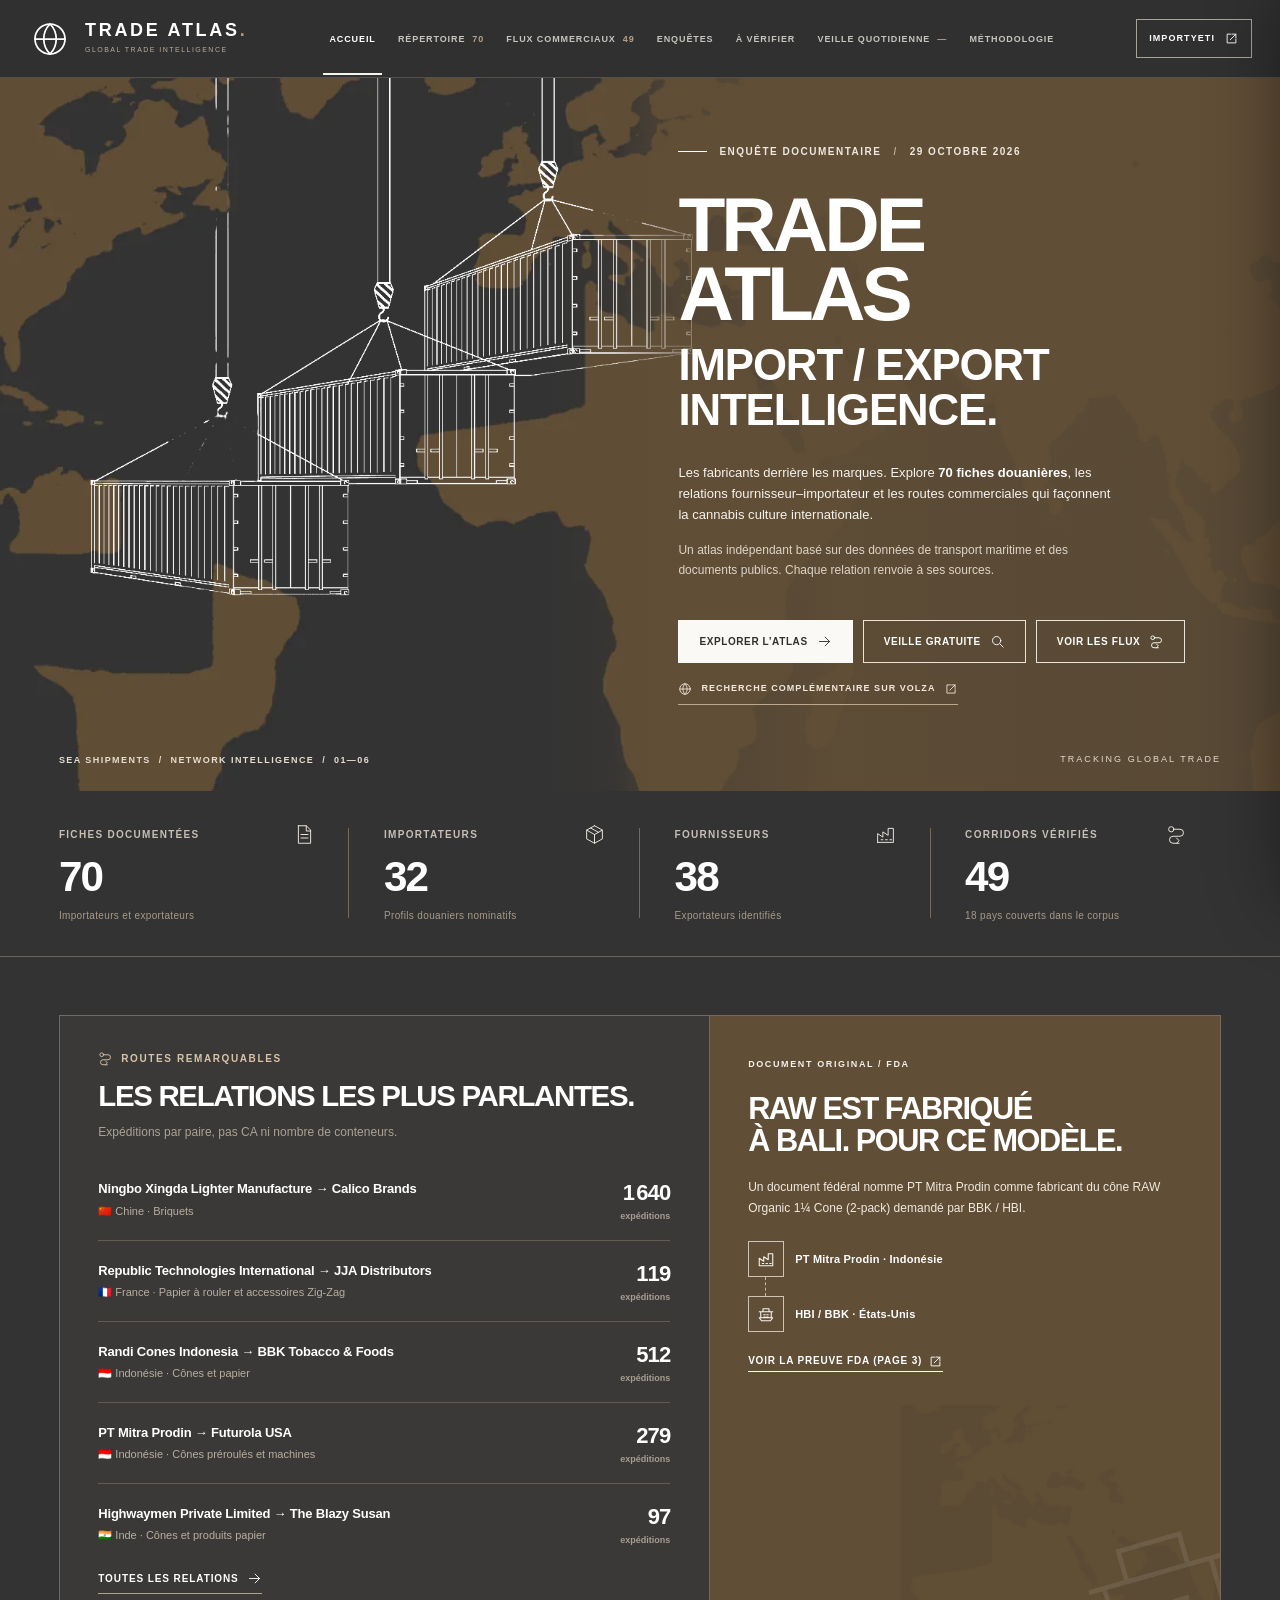
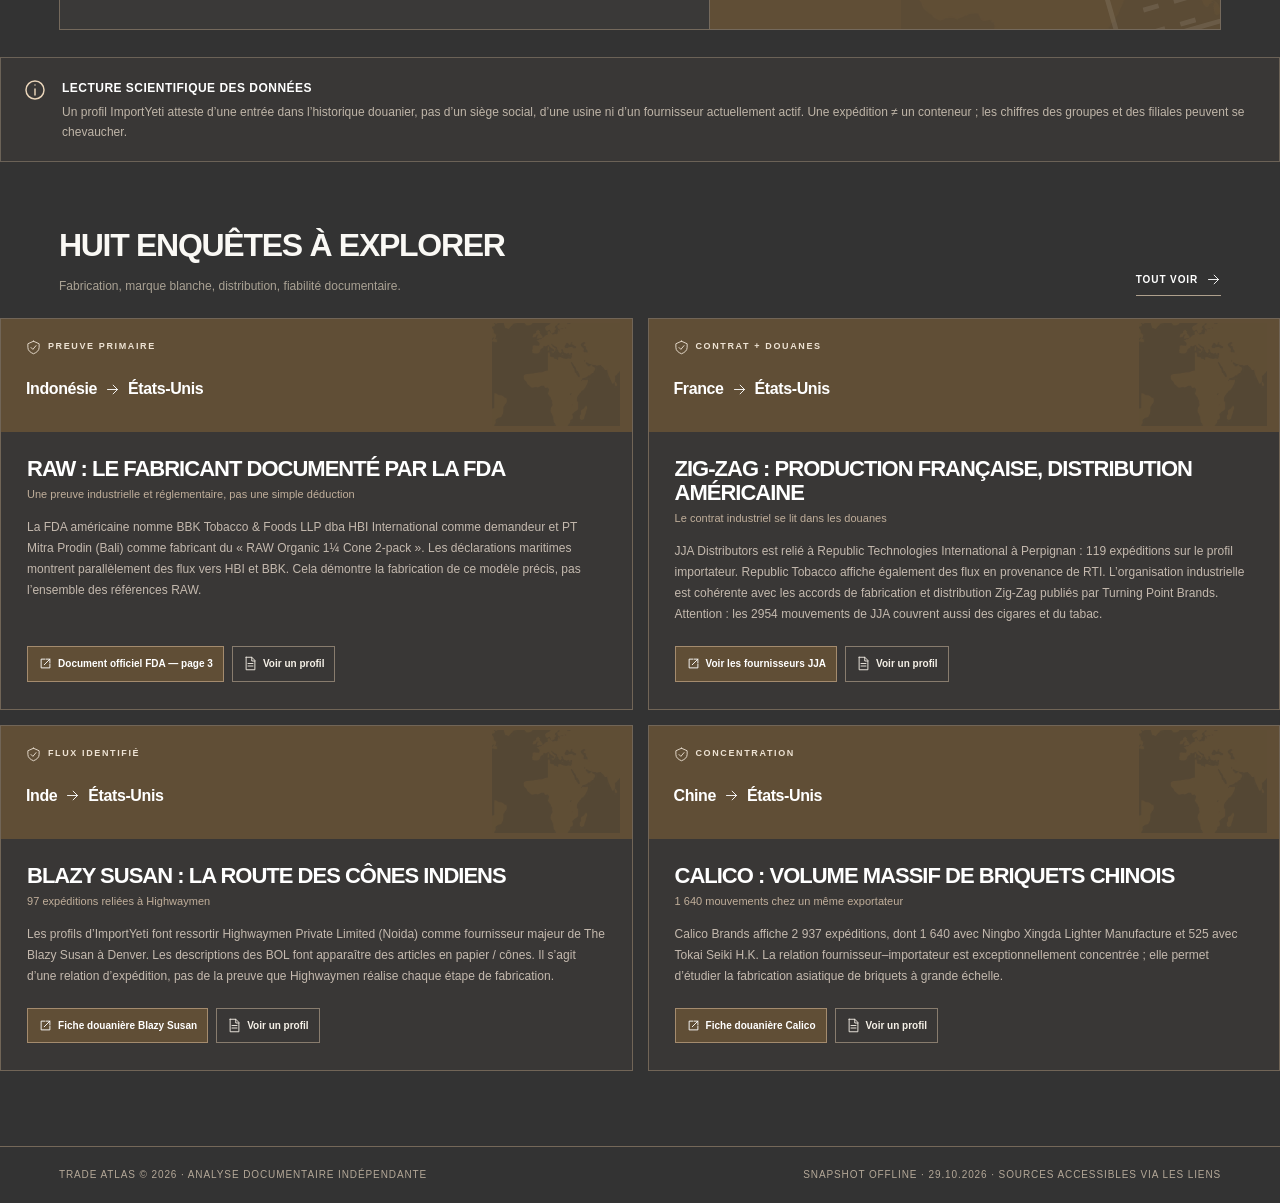
==== index.html @ 16bdbb9f "Initialiser TRADE ATLAS : interface fournisseurs avec ImportYeti, Volza et veille" ====
<!doctype html>
<html lang="fr">
<head>
<meta charset="utf-8" />
<meta name="viewport" content="width=device-width,initial-scale=1" />
<meta name="color-scheme" content="light" />
<meta name="theme-color" content="#10282d" />
<meta name="description" content="Trade Atlas : 70 profils documentés via ImportYeti, 49 relations importateurs-fournisseurs et accès à Volza pour prolonger la recherche internationale en données douanières." />
<title>TRADE ATLAS | Import–Export Intelligence · 2026</title>
<style>
:root{--night:#10272b;--night2:#173338;--night3:#24444a;--paper:#f5f6f2;--panel:#fff;--ink:#182f33;--muted:#698084;--light:#a0b1af;--line:#e2e9e4;--accent:#c9fa88;--deepaccent:#267460;--risk:#936623;--riskbg:#fff6e7;--shadow:0 22px 75px -45px #213a4244;--radius:17px;--wide:1490px}
*{box-sizing:border-box}html{scroll-behavior:smooth}body{margin:0;font-family:Inter,"Helvetica Neue",Arial,sans-serif;background:var(--paper);color:var(--ink);font-size:14px;line-height:1.5;-webkit-font-smoothing:antialiased}button,input,select{font:inherit}button{cursor:pointer}a{color:inherit}svg{display:block}button:focus-visible,input:focus-visible,select:focus-visible,a:focus-visible,[tabindex]:focus-visible{outline:3px solid #3bd1b8;outline-offset:3px}.sr-only{position:absolute;width:1px;height:1px;padding:0;margin:-1px;overflow:hidden;clip:rect(0,0,0,0);white-space:nowrap;border:0}.skip{position:absolute;left:20px;top:-60px;z-index:60;background:var(--accent);padding:10px 16px;border-radius:8px}.skip:focus{top:10px}
.icon{height:18px;width:18px;flex:none;stroke:currentColor;stroke-width:1.7;fill:none;stroke-linecap:round;stroke-linejoin:round}.icon.sm{height:15px;width:15px}.icon.lg{height:24px;width:24px}.icon.xl{height:31px;width:31px}
.shell{display:flex;min-height:100vh}.sidebar{width:246px;flex:0 0 246px;position:sticky;top:0;height:100vh;overflow:auto;background:var(--night);color:#e5f2ef;padding:29px 19px 25px;display:flex;flex-direction:column;z-index:10}.logo{padding:3px 10px 36px;display:flex;align-items:center;gap:11px;text-decoration:none}.logo-mark{width:43px;height:43px;border:1px solid #667b74;border-radius:13px;display:grid;place-items:center;color:var(--accent);background:#19363c}.brand-1{display:block;font-weight:850;font-size:17px;line-height:1.05;letter-spacing:-.045em}.brand-2{display:block;color:#9db4ae;font-size:9px;letter-spacing:.28em;text-transform:uppercase;margin-top:5px}.side-eyebrow{font-size:10px;text-transform:uppercase;letter-spacing:.17em;color:#8aa5a0;margin:0 10px 13px;font-weight:700}.side-nav{display:flex;flex-direction:column;gap:5px}.nav-item{width:100%;border:1px solid transparent;display:flex;align-items:center;gap:12px;border-radius:11px;padding:12px 11px;background:transparent;color:#b8cbca;text-align:left;font-size:13px;font-weight:560;transition:background .18s,color .18s}.nav-item .icon{opacity:.85}.nav-item:hover{background:#1c3940;color:#fff}.nav-item.active{background:#25454a;color:#fff;border-color:#39575a}.nav-item.active .icon{color:var(--accent)}.nav-item small{margin-left:auto;color:#a3b7b2;font-size:11px;font-weight:700;font-variant-numeric:tabular-nums}.side-bottom{margin-top:auto}.side-index{border:1px solid #385152;background:#173337;border-radius:14px;padding:18px;margin-top:30px}.small-green{width:8px;height:8px;background:var(--accent);border-radius:50%;display:inline-block;box-shadow:0 0 0 4px #c9fa8819}.side-index .uptitle{font-size:10px;color:#b1c5bf;letter-spacing:.15em;text-transform:uppercase;display:flex;align-items:center;gap:9px}.side-index strong{display:block;color:#fff;font-size:16px;line-height:1.27;margin:13px 0 7px;letter-spacing:-.025em}.side-index p{margin:0;color:#a1b8b4;font-size:12px}.sidebar-footer{margin:21px 10px 0;font-size:10px;color:#78948d;letter-spacing:.07em}
.workspace{min-width:0;width:calc(100% - 246px);min-height:100vh}.topbar{height:72px;padding:0 clamp(24px,3.7vw,56px);display:flex;align-items:center;justify-content:space-between;border-bottom:1px solid var(--line);background:rgba(245,246,242,.92);backdrop-filter:blur(12px);position:sticky;top:0;z-index:8}.crumb{display:flex;align-items:center;gap:10px;color:#738783;font-size:12px;min-width:0}.crumb strong{color:var(--ink);font-weight:700}.slash{color:#b0c1ba}.topbar-side{display:flex;align-items:center;gap:16px}.timestamp{font-size:11px;letter-spacing:.06em;color:#728983;text-transform:uppercase}.top-external{display:flex;align-items:center;gap:7px;font-weight:700;font-size:12px;text-decoration:none;color:var(--ink);border-bottom:1px solid #afc5bb;padding-bottom:3px}.top-external:hover{color:var(--deepaccent)}.content{max-width:var(--wide);margin:0 auto;padding:38px clamp(23px,3.7vw,56px) 70px}.page{display:none;animation:rise .25s ease both}.page.active{display:block}@keyframes rise{from{opacity:0;transform:translateY(8px)}to{opacity:1;transform:translateY(0)}}.eyebrow{font-size:10px;letter-spacing:.20em;font-weight:820;text-transform:uppercase;color:#67847d;display:flex;align-items:center;gap:10px}.eyebrow::before{content:'';width:20px;height:1px;background:#5a8879}.page-title{font-size:clamp(31px,3.4vw,49px);letter-spacing:-.064em;line-height:1.05;margin:11px 0 11px;font-weight:750}.lead{color:#6d8280;font-size:14px;max-width:680px;margin:0;line-height:1.7}.section-heading{display:flex;align-items:end;justify-content:space-between;gap:20px;margin:30px 0 17px}.section-heading h2{font-size:20px;letter-spacing:-.04em;margin:0;font-weight:750}.section-heading p{font-size:12px;color:var(--muted);margin:6px 0 0}.section-link{display:inline-flex;align-items:center;gap:8px;font-size:12px;font-weight:700;white-space:nowrap;border:none;background:none;color:#366f62;padding:8px}.section-link:hover{text-decoration:underline}
.hero{border-radius:22px;background:var(--night);color:#eef7f2;min-height:300px;position:relative;overflow:hidden;display:grid;grid-template-columns:minmax(0,1fr) 41%;box-shadow:var(--shadow)}.hero-left{z-index:2;padding:37px 22px 42px 43px;display:flex;flex-direction:column;align-items:start;justify-content:center}.hero-meta{display:flex;align-items:center;gap:10px;color:#b1ccc5;font-size:10px;letter-spacing:.14em;text-transform:uppercase;font-weight:700}.hero h1{font-size:clamp(35px,4.3vw,64px);line-height:.99;letter-spacing:-.072em;margin:23px 0 19px;font-weight:760;max-width:650px}.hero h1 em{color:var(--accent);font-style:normal}.hero p{color:#aec3be;max-width:490px;margin:0;font-size:13px;line-height:1.8}.hero-actions{margin-top:25px;display:flex;flex-wrap:wrap;gap:9px}.btn{background:var(--night);color:white;border:1px solid transparent;border-radius:10px;padding:11px 15px;display:inline-flex;align-items:center;justify-content:center;gap:9px;font-weight:725;font-size:12px;transition:transform .14s ease,filter .14s ease}.btn:hover{transform:translateY(-1px);filter:brightness(1.10)}.btn.primary{background:var(--accent);color:#102c28}.btn.secondary{background:#244147;color:#f3faf6;border-color:#3b5b5b}.btn.ghost{background:white;color:var(--ink);border:1px solid var(--line)}.btn.outline{background:transparent;border-color:#cfdad3;color:var(--ink)}.btn.sm{padding:8px 10px;font-size:11px}.hero-art{position:relative;display:flex;align-items:center;justify-content:center;min-width:0}.hero-art:before{content:'';position:absolute;inset:0;background:radial-gradient(ellipse at 50% 45%,#2b655b70,transparent 58%)}.hero-art svg{width:min(440px,100%);height:auto;position:relative;overflow:visible}.hero-coordinate{position:absolute;bottom:23px;right:22px;font-size:10px;letter-spacing:.12em;color:#99b3af}
.metric-grid{display:grid;grid-template-columns:repeat(4,minmax(0,1fr));gap:13px;margin:17px 0 31px}.metric{border:1px solid var(--line);background:var(--panel);min-height:131px;border-radius:15px;padding:19px 21px;box-shadow:0 9px 25px -24px #071b19}.metric .metric-head{display:flex;justify-content:space-between;align-items:center;color:#78908b;font-size:11px;font-weight:650}.metric .metric-head .icon{color:#70988c}.metric strong{display:block;font-size:36px;letter-spacing:-.065em;line-height:1.18;margin:10px 0 3px;font-weight:790;font-variant-numeric:tabular-nums}.metric small{font-size:11px;color:#8c9f9a}.two-col{display:grid;grid-template-columns:1.2fr .8fr;gap:17px}.panel{background:#fff;border:1px solid var(--line);border-radius:17px;box-shadow:0 10px 35px -28px #253b37;overflow:hidden}.panel-inner{padding:23px}.panel-label{font-size:11px;letter-spacing:.12em;text-transform:uppercase;font-weight:750;color:#739084;display:flex;gap:8px;align-items:center}.panel-title{font-size:20px;letter-spacing:-.045em;font-weight:740;margin:8px 0 3px}.panel-subtitle{color:#829692;font-size:12px;margin:0}.key-list{margin-top:19px;display:flex;flex-direction:column}.key-route{display:grid;grid-template-columns:minmax(0,1fr) 68px;gap:10px;border-top:1px solid #edf0ea;padding:15px 0;align-items:center}.key-route:first-child{border-top:0}.key-route button{background:transparent;border:none;text-align:left;padding:0;min-width:0}.key-route button:hover .route-name{color:#287a66}.route-name{font-size:13px;font-weight:720;letter-spacing:-.015em}.route-mini{color:var(--muted);font-size:11px;margin-top:3px}.route-num{text-align:right;font-size:20px;letter-spacing:-.04em;font-variant-numeric:tabular-nums;font-weight:790}.route-num small{display:block;font-size:9px;font-weight:600;color:#90a29c;letter-spacing:0}
.lane-panel{background:#eaf0e9;border:1px solid #dde9db;border-radius:17px;padding:23px;min-height:310px;position:relative;overflow:hidden}.lane-panel .badge-outline{font-size:9px;text-transform:uppercase;font-weight:800;letter-spacing:.14em;color:#437967}.lane-panel h3{font-weight:750;font-size:23px;line-height:1.1;letter-spacing:-.048em;margin:13px 0 10px}.lane-panel p{color:#627d73;font-size:12px;line-height:1.7;margin:0;max-width:330px}.journey{display:flex;flex-direction:column;gap:0;margin:22px 0 14px}.journey-item{display:flex;align-items:center;gap:11px;font-size:12px;font-weight:700}.journey-icon{width:36px;height:36px;display:grid;place-items:center;border-radius:10px;border:1px solid #b2cfba;background:#f7fff3;color:#287c66}.journey-line{border-left:1px dashed #8fae99;height:19px;margin-left:17px}.lane-panel a{display:inline-flex;align-items:center;gap:6px;text-decoration:none;font-size:11px;color:#317560;font-weight:780;border-bottom:1px solid currentColor;padding-bottom:2px}.lane-watermark{position:absolute;right:-39px;bottom:-62px;opacity:.14;color:#124c47;transform:rotate(-16deg)}
.ribbon{display:flex;align-items:start;gap:11px;border:1px solid #e4e7db;background:#fcfcf7;border-radius:14px;padding:17px 19px;margin-top:17px}.ribbon .icon{color:#697a52;margin-top:1px}.ribbon strong{font-size:12px}.ribbon p{font-size:12px;color:#78847c;margin:4px 0 0;line-height:1.65}
.header-block{margin:10px 0 28px}.filter-panel{background:white;border:1px solid var(--line);border-radius:16px;padding:18px 19px 16px;margin-bottom:17px}.filter-head{display:flex;justify-content:space-between;align-items:center;gap:12px;margin-bottom:14px}.filter-title{display:flex;align-items:center;gap:8px;font-weight:750;font-size:12px}.reset{border:none;background:none;color:#3e8172;font-size:11px;font-weight:760;display:flex;align-items:center;gap:5px}.filter-grid{display:grid;grid-template-columns:minmax(200px,2fr) repeat(4,minmax(140px,1fr));gap:10px}.control{min-width:0;display:block}.control>span{display:block;font-size:9px;letter-spacing:.105em;text-transform:uppercase;color:#81918d;font-weight:760;margin-bottom:5px}.input-wrap{position:relative}.input-wrap .icon{position:absolute;left:12px;top:50%;transform:translateY(-50%);color:#7c9990}.control input,.control select{width:100%;height:41px;border:1px solid #dce5de;background:#fcfdfa;border-radius:9px;outline:none;color:#28423b;font-size:12px;min-width:0}.control input{padding:0 12px 0 38px}.control select{padding:0 27px 0 10px}.control input:focus,.control select:focus{border-color:#6cbba0;box-shadow:0 0 0 3px #a8f0cc66}.result-top{display:flex;justify-content:space-between;gap:10px;align-items:center;margin:20px 0 13px}.result-top>div{display:flex;align-items:baseline;gap:9px}.result-top strong{font-weight:790;font-size:17px;font-variant-numeric:tabular-nums}.result-top span{font-size:11px;color:#81928c}.table-actions{display:flex;gap:9px;align-items:center;flex-wrap:wrap}.table-wrap{border:1px solid var(--line);background:#fff;border-radius:16px;overflow:hidden}.data-table{width:100%;border-collapse:collapse;table-layout:fixed}.data-table thead{background:#f8faf7}.data-table th{text-align:left;font-size:9px;letter-spacing:.12em;text-transform:uppercase;color:#80938c;padding:15px 18px;font-weight:800;border-bottom:1px solid var(--line)}.data-table th:nth-child(1){width:35%}.data-table th:nth-child(2){width:16%}.data-table th:nth-child(3){width:15%}.data-table th:nth-child(4){width:14%}.data-table th:nth-child(5){width:20%}.data-table tr:not(:last-child) td{border-bottom:1px solid #edf1eb}.data-table td{padding:14px 18px;vertical-align:middle}.data-table tbody tr{transition:background .15s}.data-table tbody tr:hover{background:#f9fcf9}.company-cell{display:flex;gap:10px;align-items:center;min-width:0}.entity-symbol{width:39px;height:39px;border:1px solid #dae8dc;display:grid;place-items:center;border-radius:11px;background:#eff6ee;color:#377567;flex:none}.entity-symbol.supplier{background:#edf2f4;color:#466b78;border-color:#dce5e7}.entity-name{font-weight:765;font-size:12px;line-height:1.3;letter-spacing:-.01em;display:block;white-space:normal}.entity-extra{font-size:10px;color:#83958c;margin-top:3px;display:block}.smalltext{font-size:11px;color:#70877e}.number{font-weight:810;font-variant-numeric:tabular-nums;font-size:14px;letter-spacing:-.025em}.tag{display:inline-flex;align-items:center;gap:5px;border-radius:5px;padding:4px 7px;font-size:9px;font-weight:780;background:#edf3ed;color:#426758;white-space:normal;line-height:1.4}.tag.supplier{background:#ecf1f4;color:#496c76}.tag.caution{background:#fff1e5;color:#91682c}.row-actions{display:flex;align-items:center;justify-content:flex-start;gap:7px}.mini-open{border:1px solid #dce6dc;background:white;padding:7px 9px;border-radius:8px;display:inline-flex;gap:5px;align-items:center;font-size:10px;font-weight:770;color:#284e42;text-decoration:none;white-space:nowrap}.mini-open:hover{border-color:#4da982;background:#f1fcf3}.mini-open.dark{background:#133038;border-color:#133038;color:white}.empty{padding:65px 20px;text-align:center;color:#7b9188}.empty svg{margin:0 auto 13px;color:#8ba399}.empty strong{display:block;font-size:15px;color:var(--ink);margin-bottom:5px}.pagination{display:flex;justify-content:center;margin-top:15px}.mobile-result{display:none}
.routes-tools{display:grid;grid-template-columns:minmax(180px,1fr) 190px 150px;gap:11px;align-items:end}.connections{display:flex;flex-direction:column;gap:10px;margin-top:17px}.connection{display:grid;grid-template-columns:1fr 150px 1fr 70px;align-items:center;gap:12px;background:white;border:1px solid var(--line);border-radius:13px;padding:15px 17px;transition:box-shadow .2s,border-color .2s}.connection:hover{border-color:#bfd9c7;box-shadow:0 12px 24px -20px #162f2b44}.node{min-width:0;background:transparent;border:0;text-align:left;padding:0;display:flex;align-items:center;gap:10px}.node:hover .node-name{text-decoration:underline;text-underline-offset:3px}.node-bubble{width:36px;height:36px;border-radius:50%;background:#ecf1ee;color:#56786c;display:grid;place-items:center;flex:none}.node-bubble.importer{background:#e7f5e7;color:#377e63}.node-name{font-size:12px;font-weight:760;line-height:1.35}.node-meta{font-size:10px;color:#82958e;margin-top:2px}.connection-middle{display:flex;flex-direction:column;align-items:center;min-width:0}.connection-middle strong{font-weight:700;font-size:9px;color:#83a098;text-transform:uppercase;letter-spacing:.11em}.connection-line{height:1px;width:100%;background:#bdd7c9;position:relative;margin-top:8px}.connection-line:after{content:'';width:7px;height:7px;border-right:1px solid #529e7a;border-top:1px solid #529e7a;position:absolute;right:0;top:-3px;transform:rotate(45deg)}.connection-num{font-size:20px;font-weight:790;letter-spacing:-.055em;text-align:right;line-height:1}.connection-num small{font-size:9px;display:block;color:#97aaa3;font-weight:650;letter-spacing:0;margin-top:4px}.connection-product{grid-column:1/-1;font-size:10px;color:#83948d;border-top:1px dashed #e4ebe2;padding-top:9px;margin-top:1px}.route-total{color:#728780;font-size:12px}
.cases-grid{display:grid;grid-template-columns:repeat(2,minmax(0,1fr));gap:15px;margin-top:20px}.case-card{background:white;border:1px solid var(--line);border-radius:17px;overflow:hidden;display:flex;flex-direction:column;box-shadow:0 11px 31px -30px #243936}.case-top{height:110px;background:#153438;position:relative;overflow:hidden;padding:18px 21px;color:#c7f1d4}.case-top::after{content:'';position:absolute;right:-25px;top:-65px;border:1px solid #699c8690;border-radius:50%;width:190px;height:190px;box-shadow:0 0 0 22px #7bac9430,0 0 0 45px #7bac941b,0 0 0 68px #7bac9411}.case-top .case-tag{font-size:9px;font-weight:750;letter-spacing:.13em;text-transform:uppercase;display:flex;align-items:center;gap:7px;color:#b5f3cd}.case-top .case-route{font-size:15px;font-weight:780;letter-spacing:-.025em;margin-top:17px;display:flex;align-items:center;gap:8px;position:relative;z-index:1}.case-body{padding:20px 21px 21px;display:flex;flex-direction:column;flex:1}.case-body h3{font-size:19px;line-height:1.17;letter-spacing:-.045em;font-weight:800;margin:0 0 5px}.case-body .case-subtitle{font-size:11px;color:#77918a;margin-bottom:14px}.case-body p{font-size:12px;color:#60766f;line-height:1.75;margin:0 0 14px;flex:1}.case-links{display:flex;gap:7px;flex-wrap:wrap;align-items:center;margin-top:7px}.case-links .mini-open{font-size:10px}
.insight-intro{padding:23px;background:#e7eee9;border:1px solid #d7e5d9;border-radius:16px;display:grid;grid-template-columns:1fr auto;align-items:center;gap:20px;margin:17px 0}.insight-intro h3{margin:0 0 5px;font-size:16px;letter-spacing:-.025em}.insight-intro p{margin:0;color:#6b8477;font-size:12px;line-height:1.55;max-width:560px}.no-match-list{display:grid;grid-template-columns:repeat(2,minmax(0,1fr));gap:10px;margin-top:18px}.no-match{background:#fff;border:1px solid var(--line);border-radius:12px;padding:17px 19px}.no-match strong{font-size:13px}.no-match .tag{float:right}.no-match p{font-size:11px;color:#78908a;line-height:1.6;margin:8px 0 0}
.method-grid{display:grid;grid-template-columns:repeat(2,minmax(0,1fr));gap:13px;margin-top:25px}.method-card{background:#fff;padding:21px;border:1px solid var(--line);border-radius:15px}.method-card .num{font-size:10px;font-weight:800;letter-spacing:.14em;color:#68a080}.method-card h3{font-size:16px;letter-spacing:-.025em;margin:11px 0 8px}.method-card p{font-size:12px;color:#778b84;line-height:1.72;margin:0}.citation-box{background:var(--night);color:#e6f5ef;border-radius:17px;padding:26px;margin-top:20px}.citation-box h3{margin:0 0 16px;font-size:20px;letter-spacing:-.035em}.source-list{display:grid;grid-template-columns:repeat(2,minmax(0,1fr));gap:8px}.source-list a{display:flex;justify-content:space-between;align-items:center;gap:11px;color:#dceae5;text-decoration:none;border:1px solid #365254;padding:12px 14px;border-radius:8px;font-size:12px}.source-list a:hover{border-color:#8bccad;color:#fff}.citation-box>p{font-size:11px;color:#8caaa1;margin:19px 0 0}
.footer-note{border-top:1px solid var(--line);margin-top:50px;padding-top:22px;color:#90a39b;font-size:10px;display:flex;justify-content:space-between;gap:15px;letter-spacing:.03em}
.drawer-overlay{position:fixed;inset:0;background:rgba(11,31,32,.43);z-index:30;visibility:hidden;opacity:0;transition:opacity .24s,visibility .24s}.drawer-overlay.open{visibility:visible;opacity:1}.drawer{position:fixed;right:0;top:0;bottom:0;width:min(510px,100%);background:#fdfefb;z-index:31;box-shadow:-35px 0 75px -38px #09262b70;transform:translateX(105%);transition:transform .27s cubic-bezier(.22,.9,.35,1);display:flex;flex-direction:column}.drawer.open{transform:translateX(0)}.drawer-header{background:var(--night);color:#fff;padding:24px 27px 27px;flex:none}.drawer-top{display:flex;align-items:center;justify-content:space-between}.drawer-top>span{color:#a7c2b7;font-size:10px;font-weight:760;letter-spacing:.12em;text-transform:uppercase}.close{background:#29464a;color:#e0f2e5;border:1px solid #486467;height:35px;width:35px;border-radius:9px;display:grid;place-items:center}.close:hover{background:#38645d}.drawer-name{font-size:31px;letter-spacing:-.065em;font-weight:780;margin:22px 0 4px;line-height:1.06}.drawer-brand{color:#b9d1c7;font-size:12px}.drawer-stats{display:grid;grid-template-columns:1fr 1fr;gap:10px;margin-top:23px}.d-stat{border:1px solid #3f5b5a;border-radius:10px;padding:12px 14px}.d-stat span{display:block;color:#9fb9af;font-size:9px;text-transform:uppercase;letter-spacing:.13em;font-weight:700}.d-stat strong{display:block;color:#e8ffd9;font-size:24px;line-height:1.1;letter-spacing:-.04em;margin-top:7px}.drawer-content{overflow-y:auto;padding:25px 27px 42px}.d-section{margin-bottom:23px}.d-label{font-size:9px;color:#719384;text-transform:uppercase;font-weight:850;letter-spacing:.16em;margin-bottom:10px}.d-section p{font-size:12px;line-height:1.85;color:#556f68;margin:0}.d-info{display:grid;grid-template-columns:120px 1fr;gap:7px 11px;font-size:12px;margin-top:6px}.d-info dt{color:#8aa099}.d-info dd{margin:0;font-weight:660;overflow-wrap:anywhere}.alert{background:var(--riskbg);border:1px solid #f0d9aa;border-left:3px solid #cba24e;border-radius:9px;padding:12px 14px;font-size:11px;color:#865e29;line-height:1.7;margin-top:15px}.d-connect{display:flex;flex-direction:column;gap:7px}.d-connect-row{display:flex;align-items:center;gap:11px;border:1px solid #e0e9e0;background:white;border-radius:10px;padding:11px 13px;text-align:left;width:100%}.d-connect-row:hover{border-color:#91caae;background:#f7fff7}.d-connect-row>div{flex:1;min-width:0}.d-connect-row strong{display:block;font-size:11px;line-height:1.3}.d-connect-row small{font-size:10px;color:#7a9288}.d-connect-num{font-weight:800;font-size:14px;letter-spacing:-.03em}.drawer-primary{display:flex;width:100%;text-align:center;text-decoration:none;border-radius:10px;background:var(--night);color:white;padding:13px 15px;align-items:center;justify-content:center;gap:8px;font-size:12px;font-weight:770}.drawer-primary:hover{background:#245a52}.drawer-action-row{display:flex;gap:9px;margin-top:9px}.drawer-action-row button{flex:1;padding:10px;border:1px solid #d5e3d9;background:white;border-radius:9px;color:#376e5d;font-weight:730;font-size:11px}.drawer-action-row button:hover{background:#edf8f0}.label-foot{font-size:10px;color:#849a92;margin-top:11px;line-height:1.7}
@media(max-width:1250px){.filter-grid{grid-template-columns:repeat(3,minmax(0,1fr))}.filter-grid .control:first-child{grid-column:span 2}.data-table th,.data-table td{padding-left:12px;padding-right:12px}.hero-left{padding-left:32px}}
@media(max-width:950px){.sidebar{width:76px;flex-basis:76px;padding:17px 10px}.logo{padding:4px 5px 30px;justify-content:center}.logo-mark{width:42px;height:42px}.brand-1,.brand-2,.side-eyebrow,.nav-item>span,.nav-item>small,.side-index,.sidebar-footer{display:none}.nav-item{justify-content:center;padding:13px}.workspace{width:calc(100% - 76px)}.content{padding:27px}.topbar{padding:0 28px}.metric-grid{grid-template-columns:repeat(2,minmax(0,1fr))}.two-col{grid-template-columns:1fr}.hero{grid-template-columns:1fr 34%}.hero-art svg{max-width:285px}}
@media(max-width:700px){.shell{display:block}.sidebar{width:100%;height:65px;position:sticky;top:0;padding:7px 11px;overflow:visible;flex-direction:row;align-items:center;justify-content:space-between;gap:13px}.logo{padding:0;flex:none;gap:7px}.logo-mark{width:36px;height:36px;border-radius:10px}.brand-1{display:block;font-size:13px}.brand-2{display:block;font-size:7px}.side-nav{flex:1;display:flex;flex-direction:row;justify-content:flex-end;gap:1px;overflow:auto hidden;scrollbar-width:none}.side-nav::-webkit-scrollbar{display:none}.nav-item{width:35px;padding:8px;flex:none}.nav-item .icon{width:18px;height:18px}.side-bottom{display:none}.workspace{width:100%}.topbar{height:53px;top:65px;padding:0 18px}.timestamp{display:none}.top-external{font-size:11px}.content{padding:22px 15px 40px}.hero{display:block;min-height:370px}.hero-left{padding:32px 25px 29px}.hero h1{font-size:clamp(42px,9vw,58px)}.hero-art{position:absolute;right:-53px;bottom:-130px;opacity:.24;width:285px}.hero-actions{margin-top:21px}.hero-coordinate{font-size:8px}.metric-grid{grid-template-columns:repeat(2,minmax(0,1fr));gap:9px}.metric{min-height:117px;padding:15px}.metric strong{font-size:29px}.metric .metric-head{font-size:10px}.section-heading{margin:27px 0 13px}.filter-grid{grid-template-columns:repeat(2,minmax(0,1fr))}.filter-grid .control:first-child{grid-column:1/-1}.filter-panel{padding:15px}.result-top{flex-wrap:wrap}.data-table thead{display:none}.data-table,.data-table tbody,.data-table tr,.data-table td{display:block;width:100%}.data-table tbody tr{display:grid;grid-template-columns:1fr 1fr;gap:10px;padding:14px}.data-table tbody tr:not(:last-child){border-bottom:1px solid #edf1eb}.data-table td{border:0!important;padding:0}.data-table td:first-child{grid-column:1/-1}.data-table td:last-child{grid-column:1/-1}.data-table td:nth-child(2),.data-table td:nth-child(4){font-size:11px}.data-table td:nth-child(3):before{content:'Expéditions : ';color:#8b9c93;font-size:10px}.data-table td:nth-child(4):before{content:'Dernier flux : ';color:#8b9c93;font-size:10px}.row-actions{justify-content:flex-start}.routes-tools{grid-template-columns:1fr 1fr}.routes-tools .control:first-child{grid-column:1/-1}.connection{grid-template-columns:1fr 65px 1fr 43px;gap:7px;padding:12px}.node{gap:5px}.node-bubble{width:28px;height:28px}.node-name{font-size:11px;overflow-wrap:anywhere}.node-meta{font-size:9px}.connection-num{font-size:15px}.connection-middle strong{font-size:8px}.cases-grid,.method-grid,.no-match-list,.source-list{grid-template-columns:1fr}.case-top{height:98px}.insight-intro{grid-template-columns:1fr}.footer-note{flex-direction:column}.drawer{width:100%}}
@media(max-width:380px){.top-external{font-size:10px}.crumb{font-size:10px}.brand-1{font-size:11px}.nav-item{width:32px;padding:7px}.nav-item .icon{width:17px}.filter-grid{grid-template-columns:1fr}.filter-grid .control:first-child{grid-column:auto}.metric{padding:12px}.metric strong{font-size:27px}}
@media(prefers-reduced-motion:reduce){*,*:before,*:after{animation-duration:.01ms!important;transition-duration:.01ms!important;scroll-behavior:auto!important}}
@media print{.sidebar,.topbar,.btn,.filter-panel,.footer-note,.drawer,.drawer-overlay,.table-actions,.nav-item{display:none!important}.workspace{width:100%}.content{max-width:none;padding:0}.page{display:block!important;break-before:page}.hero{print-color-adjust:exact;-webkit-print-color-adjust:exact}}
</style><style id="trade-atlas-reference-theme">
/* ══════ TRADE ATLAS / ART DIRECTION 02 ══════════════════════════════
   Reference palette: charcoal #333333, world map #604E36, chalk #F8F7F4
   Original reference container art and world silhouette are embedded offline.
*/
:root{--night:#333333;--night2:#3a3836;--night3:#484039;--paper:#303030;--panel:#383736;--ink:#f7f7f3;--muted:#bdb4a8;--light:#aba293;--line:#625d56;--accent:#fbfaf7;--deepaccent:#e5d4be;--risk:#eac693;--riskbg:#4f4332;--shadow:none;--radius:0px;--wide:1800px;--bronze:#604e36;--coal:#333333;--chalk:#faf9f5}
html{scroll-padding-top:84px;color-scheme:dark}
body{background:var(--coal);color:var(--chalk);font-family:Arial,Helvetica,sans-serif;font-size:14px;line-height:1.55;letter-spacing:.002em}
a{text-decoration-color:#c4b29c;text-underline-offset:3px}
button,input,select{border-radius:0!important}
button:focus-visible,input:focus-visible,select:focus-visible,a:focus-visible,[tabindex]:focus-visible{outline:2px solid #fff;outline-offset:3px}
.icon{stroke-width:1.45}
.shell{display:block;min-height:100vh}
.sidebar{height:78px;width:100%;flex:initial;position:sticky;top:0;z-index:20;overflow:visible;background:#303030;color:#fff;padding:0 clamp(19px,3.6vw,74px);flex-direction:row;align-items:center;gap:clamp(20px,3vw,52px);border-bottom:1px solid #54514c}
.logo{padding:0;display:flex;align-items:center;gap:13px;flex:0 0 auto;color:#fff}
.logo-mark{width:44px;height:44px;color:#fff;display:grid;place-items:center;background:transparent;border:0;border-radius:0}
.logo-mark .icon{height:40px;width:40px;stroke-width:1.05}
.brand-1{display:block;color:#fff;font-size:20px;line-height:1;font-weight:750;letter-spacing:.15em;white-space:nowrap}
.brand-dot{color:#b29b79}
.brand-2{color:#b9ada0;font-size:8px;letter-spacing:.21em;margin-top:6px;white-space:nowrap}
.side-eyebrow,.side-bottom{display:none}
.side-nav{display:flex;flex-direction:row;align-items:center;justify-content:center;gap:clamp(4px,.8vw,18px);flex:1;min-width:0}
.nav-item{width:auto;flex:0 0 auto;border:none;border-bottom:2px solid transparent;border-radius:0;display:flex;align-items:center;gap:6px;background:transparent;color:#c7c4bf;padding:31px 9px 26px;font-size:10px;text-transform:uppercase;letter-spacing:.10em;font-weight:700;white-space:nowrap;transition:color .2s,border-color .2s}
.nav-item .icon{display:none}
.nav-item small{font-size:9px;color:#b5a08a;margin-left:1px}
.nav-item:hover{background:transparent;color:#fff}
.nav-item.active{background:transparent;color:#fff;border-color:#f4f3f0}
.nav-item.active .icon{color:#fff}
.header-utilities{display:flex;align-items:center;gap:20px;flex:0 0 auto}
.header-date{white-space:nowrap;color:#9d9385;font-size:9px;font-weight:750;letter-spacing:.14em}
.header-import{padding:11px 12px;border:1px solid #a9a49a;display:flex;align-items:center;gap:9px;font-size:9px;letter-spacing:.12em;font-weight:750;white-space:nowrap;text-decoration:none;transition:background .2s,color .2s}
.header-import:hover{background:#fff;color:#333}
.mobile-menu{display:none}
.workspace{width:100%;min-width:0}
.topbar{display:none}
.content{padding:0;max-width:none;width:100%;margin:0 auto}
.page{display:none;animation:fadein .18s ease both}
.page.active{display:block}
@keyframes fadein{from{opacity:.66}to{opacity:1}}
.page:not([data-page="apercu"]){max-width:1580px;margin:0 auto;padding:73px clamp(20px,4.6vw,80px) 110px}
.page:not([data-page="apercu"]):before{content:'INTERNATIONAL / SHIPPING INTELLIGENCE';display:block;font-size:9px;font-weight:700;letter-spacing:.24em;color:#d4c9ba;border-bottom:1px solid #756857;padding:0 0 13px;margin-bottom:42px}
.header-block{margin:0 0 38px;padding:0 0 29px;border-bottom:1px solid #6a6259}
.eyebrow{font-size:10px;letter-spacing:.23em;font-weight:750;text-transform:uppercase;color:#c5b49d;gap:11px}
.eyebrow:before{background:#efe6d8;width:27px}
.page-title{font-size:clamp(40px,5.1vw,78px);line-height:.98;letter-spacing:-.048em;font-weight:850;text-transform:uppercase;margin:20px 0 21px;color:#fff;max-width:1050px}
.lead{color:#c3bcb1;font-size:14px;max-width:730px;line-height:1.77}
.section-heading{max-width:1500px;margin:59px auto 22px;padding:0 clamp(20px,4.6vw,80px);align-items:end;gap:20px}
.section-heading h2{font-size:clamp(23px,3vw,32px);letter-spacing:-.04em;font-weight:790;text-transform:uppercase}
.section-heading p{color:#aaa294;font-size:12px}
.section-link{color:#fff;font-size:10px;letter-spacing:.09em;text-transform:uppercase;font-weight:750;padding:7px 0;border-bottom:1px solid #aea08d}
.section-link:hover{color:#e4d2b9}
/* HERO — imagery taken from supplied poster: two-tone world, suspended white line containers */
.hero{border:0;border-radius:0;background:#604e36;box-shadow:none;min-height:clamp(550px,48vw,670px);width:100%;position:relative;overflow:hidden;display:block;isolation:isolate}
.hero-map{position:absolute;inset:0;background-image:url("[data-uri]");background-size:cover;background-position:center 47%;background-repeat:no-repeat;z-index:0}
.hero:after{content:'';position:absolute;inset:0;background:linear-gradient(90deg,transparent 0%,transparent 43%,rgba(96,78,54,.10) 48%,rgba(96,78,54,.65) 53%,rgba(96,78,54,.92) 65%,rgba(96,78,54,.81) 100%);z-index:1;pointer-events:none}
.hero-art{display:block;position:absolute;left:0;top:-34px;bottom:auto;right:auto;z-index:1;width:min(55.5vw,1050px);max-width:none;pointer-events:none;overflow:visible}
.hero-art:before{display:none}
.hero-art .cargo-lineart{display:block;width:100%;height:auto;object-fit:contain;max-width:none;opacity:.98;filter:contrast(1.16)}
.hero-left{display:flex;flex-direction:column;align-items:flex-start;justify-content:center;width:min(48%,770px);min-height:clamp(550px,48vw,670px);margin-left:auto;position:relative;z-index:2;padding:66px clamp(28px,5.5vw,98px) 86px clamp(30px,3vw,59px)}
.hero-meta{font-size:10px;letter-spacing:.15em;color:#eee8e0;gap:12px;font-weight:750;line-height:1.5}
.tiny-dash{display:block;width:29px;height:1px;background:#fff}
.hero-meta-sep{opacity:.6}
.hero h1{font-size:clamp(62px,6.3vw,105px);letter-spacing:-.052em;line-height:.9;font-weight:850;margin:31px 0 29px;max-width:100%;color:#fff}
.hero h1 .hero-h1-sub{display:block;margin-top:15px;font-size:.57em;letter-spacing:-.025em;line-height:1.02}
.hero p{color:#f6f3ed;max-width:445px;font-size:13px;line-height:1.64;margin:0 0 16px}
.hero p strong{font-weight:800;color:#fff}
.hero .hero-note{color:#ded4c6;font-size:12px;max-width:440px}
.hero-actions{display:flex;flex-wrap:wrap;gap:10px;margin-top:23px}
.btn{border-radius:0;box-shadow:none;text-transform:uppercase;letter-spacing:.06em;font-size:10px;line-height:1.3;padding:13px 20px;font-weight:780;transition:background .18s,color .18s,border-color .18s}
.btn:hover{transform:none;filter:none}
.btn.primary{background:#faf9f5;color:#303030;border:1px solid #faf9f5}
.btn.primary:hover{background:#d8c5ac;border-color:#d8c5ac}
.btn.secondary{background:transparent;color:#fff;border:1px solid #e9e3da}
.btn.secondary:hover{background:#faf9f5;color:#303030}
.btn.ghost{background:transparent;color:#fff;border-color:#b4a796}
.btn.ghost:hover,.btn.outline:hover{background:#faf9f5;color:#333}
.btn.outline{background:transparent;color:#fff;border-color:#a79c90}
.btn.sm{padding:10px 14px;font-size:10px}
.hero-coordinate{font-size:9px;letter-spacing:.16em;color:#e6ddcf;left:clamp(20px,4.6vw,80px);right:auto;bottom:23px;z-index:3;font-weight:720}
.hero-sidecaption{position:absolute;bottom:24px;right:clamp(20px,4.6vw,80px);z-index:2;font-size:9px;letter-spacing:.23em;color:#e3d9cb}
/* Metric strip reference: hairline dividers + prominent white numbers */
.metric-grid{display:grid;grid-template-columns:repeat(4,minmax(0,1fr));gap:0;margin:0 auto 58px;padding:0 clamp(20px,4.6vw,80px);max-width:1580px;border-bottom:1px solid #6c635a}
.metric{background:transparent;border:0;border-radius:0;min-height:155px;padding:33px clamp(16px,2.7vw,39px) 30px;box-shadow:none;position:relative}
.metric:first-child{padding-left:0}
.metric:not(:last-child):after{content:'';position:absolute;right:0;top:37px;bottom:38px;width:1px;background:#75695b}
.metric .metric-head{font-size:10px;color:#c6bfb5;letter-spacing:.13em;text-transform:uppercase;font-weight:750}
.metric .metric-head .icon{color:#eee9e1;width:21px;height:21px;stroke-width:1.1}
.metric strong{font-size:clamp(33px,3.3vw,52px);line-height:1.05;letter-spacing:-.045em;color:white;margin:10px 0 5px}
.metric small{font-size:10px;color:#a79a88;letter-spacing:.035em}
/* Main editorial panels */
.two-col{max-width:1580px;padding:0 clamp(20px,4.6vw,80px);margin:0 auto 0;gap:0;grid-template-columns:1.12fr .88fr}
.panel,.lane-panel{background:#3a3938;border:1px solid #74695c;border-radius:0;box-shadow:none;min-height:350px}
.panel-inner{padding:35px clamp(22px,3vw,46px)}
.panel-label{color:#d8c3a8;font-size:10px;letter-spacing:.16em;text-transform:uppercase}
.panel-title{font-size:clamp(23px,2.3vw,33px);line-height:1.04;letter-spacing:-.045em;color:#fff;text-transform:uppercase;margin:15px 0 11px}
.panel-subtitle{color:#aaa294;font-size:12px}
.key-list{margin-top:18px}
.key-route{border-top:1px solid #625c54;padding:16px 0}
.key-route button:hover .route-name{color:#eed3ac}
.route-name{font-size:13px;color:#fff}
.route-mini{color:#b8ae9f}
.route-num{color:#fff;font-size:22px}
.route-num small{color:#a89d90}
.lane-panel{background:var(--bronze);border-left:0;padding:36px clamp(22px,3vw,46px);overflow:hidden;isolation:isolate}
.lane-panel:before{content:'';position:absolute;right:-55px;bottom:-90px;width:340px;height:285px;background-image:url("[data-uri]");background-size:cover;background-position:74% center;opacity:.10;transform:scale(1.2);z-index:-1}
.lane-panel .badge-outline{color:#f5f0e9;letter-spacing:.18em}
.lane-panel h3{font-size:clamp(25px,2.4vw,37px);line-height:1.07;text-transform:uppercase;font-weight:850;color:#fff;margin:19px 0 19px}
.lane-panel p{color:#f2eadf;font-size:12px;line-height:1.75;max-width:420px}
.journey{margin:22px 0 17px}
.journey-item{color:#fff;font-size:11px;letter-spacing:.02em}
.journey-icon{color:#f8f5ef;background:transparent;border:1px solid #d0c3b3;border-radius:0;width:36px;height:36px}
.journey-line{border-color:#c9bba9}
.lane-panel a{color:#fff;text-transform:uppercase;letter-spacing:.08em;font-size:10px}
.lane-watermark{color:#fff;opacity:.09}
.ribbon{max-width:1420px;margin:27px auto 0;border:1px solid #6b6257;border-radius:0;background:#393736;padding:19px 22px;align-items:flex-start;gap:15px}
.ribbon .icon{color:#ead5ba}
.ribbon strong{font-size:12px;text-transform:uppercase;letter-spacing:.04em;color:#fff}
.ribbon p{color:#bfb5a8;font-size:12px}
#cases-overview{max-width:1420px;margin:0 auto 75px;padding:0 0}
/* directory and filters */
.filter-panel{background:#393837;border:1px solid #71665a;border-radius:0;padding:22px 23px 20px;margin-bottom:24px}
.filter-head{margin-bottom:20px}
.filter-title{color:#fff;font-size:12px;text-transform:uppercase;letter-spacing:.07em}
.reset{color:#e6c9a6;font-size:11px;text-transform:uppercase;letter-spacing:.055em}
.control>span{color:#d0c2b1;font-size:10px;font-weight:700;letter-spacing:.09em;margin-bottom:8px}
.input-wrap .icon{color:#bba88c}
.control input,.control select{height:47px;background:#303030;border:1px solid #807361;border-radius:0;outline:none;color:#fff;font-size:12px}
.control input::placeholder{color:#a69e94}
.control input:focus,.control select:focus{border-color:#f2e7d8;box-shadow:0 0 0 1px #f2e7d8}
.control select option{background:#303030;color:white}
.result-top{margin:25px 0 16px}
.result-top strong{font-size:26px;color:#fff}
.result-top span{color:#b7a899;font-size:11px}
.table-wrap{background:#383736;border:1px solid #756a5e;border-radius:0}
.data-table{color:#eeeae4}
.data-table thead{background:#604e36}
.data-table th{color:#fff;border-bottom:1px solid #7d6b55;font-size:10px;letter-spacing:.09em;padding:18px 17px}
.data-table tr:not(:last-child) td{border-bottom:1px solid #57524c}
.data-table tbody tr:hover{background:#50483d}
.data-table td{padding:18px 17px}
.entity-symbol,.entity-symbol.supplier{background:transparent;border:1px solid #8b7b67;color:#efe6d6;border-radius:0;width:38px;height:38px}
.entity-name{color:#fff;font-size:13px}
.entity-extra{color:#b1a69b;font-size:11px}
.smalltext{color:#c0b9b1}
.number{font-size:15px;color:#fff}
.tag,.tag.supplier{background:#554b40;color:#eadac3;border:1px solid #85735f;border-radius:0;font-size:9px;font-weight:730;letter-spacing:.06em;text-transform:uppercase}
.tag.caution{background:#715941;color:#f3e4d0;border-color:#9c7a52}
.mini-open{background:transparent;border:1px solid #887c6e;color:#f5f0e7;border-radius:0;padding:9px 10px;font-size:10px}
.mini-open:hover{background:#fff;color:#333;border-color:#fff}
.mini-open.dark{background:#604e36;border-color:#a48b6e;color:#fff}
.mini-open.dark:hover{background:#fff;color:#333;border-color:#fff}
.empty{color:#c6b7a4}
.empty strong{color:#fff}
.empty svg{color:#d5c6b3}
.routes-tools{gap:13px}
.route-total{color:#aaa095;font-size:11px}
.connections{gap:0;margin-top:18px;border:1px solid #72685d}
.connection{background:#383736;border:0;border-bottom:1px solid #655c52;border-radius:0;padding:23px 24px;gap:18px}
.connection:last-child{border-bottom:0}
.connection:hover{border-color:#8a7863;background:#4d4439;box-shadow:none}
.node-bubble,.node-bubble.importer{background:transparent;color:#e6d6c2;border:1px solid #897866;border-radius:0;width:40px;height:40px}
.node-name{color:#fff;font-size:13px}
.node-meta{color:#b2a595}
.connection-middle strong{color:#d1c0ad}
.connection-line{background:#b9a186}
.connection-line:after{border-color:#dfc5a6}
.connection-num{color:white;font-size:23px}
.connection-num small{color:#c7b9a6}
.connection-product{color:#bdb1a3;border-top:1px dashed #7c6f5e;padding-top:11px}
/* cases editorial grid */
.cases-grid{gap:15px}
.case-card{background:#393736;border:1px solid #716557;border-radius:0;box-shadow:none}
.case-top{height:113px;background:#604e36;color:#fff;padding:21px 25px}
.case-top:after{display:none}
.case-top:before{content:'';position:absolute;right:12px;top:4px;width:128px;height:103px;background-image:url("[data-uri]");background-size:cover;background-position:center;opacity:.23}
.case-top .case-tag{color:#eee3d4;font-size:9px;letter-spacing:.18em}
.case-top .case-route{font-size:16px;color:#fff;margin-top:22px}
.case-body{padding:25px 26px 27px}
.case-body h3{font-size:22px;color:#fff;font-weight:810;text-transform:uppercase;line-height:1.1}
.case-body .case-subtitle{color:#c1af9b}
.case-body p{color:#c4b9ae;font-size:12px}
.case-links{gap:8px}
.insight-intro{background:#604e36;border:1px solid #897964;border-radius:0;padding:28px}
.insight-intro h3{font-size:24px;color:#fff;text-transform:uppercase}
.insight-intro p{color:#e5d9cd;font-size:13px}
.insight-intro>svg{color:#f0e7d9!important}
.no-match-list{gap:14px}
.no-match{background:#393735;border:1px solid #726656;border-radius:0;padding:21px 24px}
.no-match strong{color:#fff;font-size:14px}
.no-match p{color:#beb5ab;font-size:12px}
.method-grid{gap:13px}
.method-card{background:#393735;border:1px solid #6b5e51;border-radius:0;padding:29px}
.method-card .num{color:#dfc6a4;font-size:10px}
.method-card h3{font-size:19px;color:#fff;line-height:1.15;text-transform:uppercase}
.method-card p{color:#bdb4aa;font-size:12px}
.citation-box{background:#604e36;border:1px solid #95846c;border-radius:0;padding:35px}
.citation-box h3{font-size:25px;text-transform:uppercase;color:#fff}
.source-list a{border:1px solid #9b8c78;border-radius:0;color:#fff;background:transparent;padding:14px 17px}
.source-list a:hover{border-color:#fff;background:#fff;color:#333}
.citation-box>p{color:#e0cfba}
.footer-note{max-width:1450px;margin:55px auto 0;padding:20px clamp(20px,4.6vw,80px);border-top:1px solid #756859;color:#b4a898;text-transform:uppercase;letter-spacing:.09em}
/* Drawer / research document: same dark paper and border treatment */
.drawer-overlay{background:rgba(0,0,0,.70)}
.drawer{background:#303030;color:#fff;border-left:1px solid #857561;box-shadow:-20px 0 70px #0007}
.drawer-header{background:#604e36;color:#fff;padding:30px 30px 32px}
.drawer-top>span{color:#f0e6d8}
.close{background:transparent;color:#fff;border:1px solid #d6c9b6;border-radius:0}
.close:hover{background:#fff;color:#333}
.drawer-name{font-size:clamp(28px,3vw,44px);letter-spacing:-.04em;text-transform:uppercase;font-weight:830;margin:25px 0 12px}
.drawer-brand{color:#e5d8c9}
.drawer-stats{gap:0;margin-top:27px;border:1px solid #b29d80}
.d-stat{border:0;border-radius:0;padding:18px}
.d-stat+.d-stat{border-left:1px solid #b29d80}
.d-stat span{color:#e1d3c1}
.d-stat strong{color:#fff;font-size:29px}
.drawer-content{padding:32px 30px 55px}
.d-label{color:#d5bea0;font-size:10px}
.d-section{margin-bottom:31px;padding-bottom:28px;border-bottom:1px solid #5d554c}
.d-section p{color:#c8c0b6;font-size:13px;line-height:1.72}
.d-info{gap:12px 15px;font-size:12px}
.d-info dt{color:#a9a094}
.d-info dd{color:#f4f0eb}
.alert{background:#554230;border:1px solid #977a53;border-left:3px solid #f0c48b;border-radius:0;color:#f0dfca}
.d-connect{gap:0;border:1px solid #7d705e}
.d-connect-row{border:0;border-bottom:1px solid #655a4d;background:transparent;border-radius:0;padding:14px 13px;color:#fff}
.d-connect-row:last-child{border-bottom:0}
.d-connect-row:hover{border-color:#b4a18a;background:#53493e}
.d-connect-row small{color:#b9afa2}
.d-connect-num{color:#fff}
.drawer-primary{border:1px solid #fff;border-radius:0;background:#faf8f5;color:#333;text-transform:uppercase;letter-spacing:.07em;font-weight:750}
.drawer-primary:hover{background:#d5c0a2;color:#333}
.drawer-action-row button{border:1px solid #877767;border-radius:0;background:transparent;color:#fff;font-size:11px}
.drawer-action-row button:hover{background:#604e36}
.label-foot{color:#a9a094}
/* responsive */
@media(max-width:1390px){
.sidebar{gap:22px;padding:0 28px}
.nav-item{padding-left:6px;padding-right:6px;font-size:9px}
.brand-1{font-size:18px}
.brand-2{font-size:7px}
.header-date{display:none}
.hero-left{width:50%;padding-right:4.2vw}
.hero h1{font-size:clamp(56px,6vw,94px)}
}
@media(max-width:1080px){
.sidebar{gap:11px}
.brand-1{font-size:17px;letter-spacing:.1em}
.brand-2{display:none}
.nav-item{font-size:9px;letter-spacing:.06em}
.nav-item small{display:none}
.header-import{padding:10px;font-size:9px}
.hero-left{width:52%}
.hero-art{width:61vw;left:-40px;top:20px}
.hero h1{font-size:clamp(50px,6.4vw,73px)}
.metric-grid{grid-template-columns:repeat(4,minmax(0,1fr))}
.metric{padding:29px 16px 25px}
.metric strong{font-size:35px}
}
@media(max-width:820px){
.sidebar{height:70px;padding:0 20px;justify-content:space-between}
.logo{gap:8px}
.logo-mark{width:36px;height:36px}
.logo-mark .icon{width:35px;height:35px}
.brand-1{font-size:17px}
.mobile-menu{margin-left:auto;display:flex;align-items:center;gap:5px;background:transparent;border:1px solid #a2998c;color:#fff;min-height:38px;padding:9px 13px;position:relative}
.menu-word{font-size:10px;letter-spacing:.13em;font-weight:750;margin-left:5px}
.menu-line{height:1px;width:13px;background:#fff;position:absolute;left:12px;top:14px}
.menu-line+.menu-line{top:22px}
.mobile-menu{padding-left:33px}
.side-nav{display:none;position:absolute;top:69px;left:0;right:0;padding:12px 18px 23px;background:#303030;border-bottom:1px solid #9c8d78;flex-direction:column;align-items:stretch;gap:0;box-shadow:0 20px 30px #0004}
.sidebar.menu-open .side-nav{display:flex}
.nav-item{width:100%;padding:14px 10px;border-bottom:1px solid #57524b;font-size:11px;justify-content:flex-start;letter-spacing:.11em}
.nav-item .icon{display:block;width:17px;height:17px}
.nav-item small{display:block;margin-left:auto;color:#c9ae8c}
.nav-item.active{border-bottom:1px solid #bba88e;background:#604e36}
.header-utilities{margin-left:0}
.header-import{font-size:9px}
.hero{min-height:760px}
.hero-map{background-position:44% center}
.hero:after{background:linear-gradient(180deg,rgba(96,78,54,.15) 0%,rgba(96,78,54,.22) 32%,rgba(96,78,54,.92) 50%,rgba(96,78,54,.94) 100%)}
.hero-art{width:700px;left:-150px;top:-130px;opacity:.85}
.hero-left{margin-left:0;width:100%;min-height:760px;padding:290px 35px 78px;justify-content:center}
.hero h1{font-size:clamp(48px,10vw,79px);margin:20px 0 20px}
.hero h1 .hero-h1-sub{font-size:.52em}
.hero p{max-width:530px}
.hero-coordinate{left:26px;bottom:18px;font-size:8px}
.hero-sidecaption{display:none}
.metric-grid{margin-bottom:38px;padding:0 16px}
.metric{min-height:127px;padding:24px 14px 20px}
.metric strong{font-size:29px}
.metric .metric-head{font-size:9px;letter-spacing:.05em}
.metric small{font-size:9px}
.two-col{display:grid;grid-template-columns:1fr;padding:0 20px;gap:0}
.lane-panel{border-left:1px solid #74695c;border-top:0}
.page:not([data-page="apercu"]){padding:46px 20px 70px}
.page:not([data-page="apercu"]):before{margin-bottom:29px}
.cases-grid{grid-template-columns:repeat(2,minmax(0,1fr))}
#cases-overview{padding:0 20px}
.section-heading{margin-top:36px;padding:0 20px}
}
@media(max-width:620px){
.sidebar{padding:0 15px;gap:7px}
.brand-1{font-size:15px}
.logo-mark .icon{width:31px;height:31px}
.header-utilities{display:none}
.hero{min-height:730px}
.hero-art{width:640px;left:-177px;top:-107px;opacity:.83}
.hero-left{min-height:730px;padding:300px 23px 67px}
.hero h1{font-size:clamp(46px,11.4vw,68px);margin:19px 0}
.hero-meta{font-size:8px;letter-spacing:.10em;gap:9px}
.hero p{font-size:12px;line-height:1.65;margin-bottom:12px}
.hero .hero-note{font-size:11px}
.hero-actions{gap:9px;margin-top:12px}
.hero-actions .btn{padding:12px 13px;font-size:9px}
.hero-coordinate{font-size:7px;left:23px;letter-spacing:.07em}
.metric-grid{grid-template-columns:repeat(2,minmax(0,1fr));margin-bottom:26px;padding:0 15px}
.metric{min-height:125px;padding:23px 14px!important;border-bottom:1px solid #6b6256}
.metric:nth-child(2):after{display:none}
.metric:nth-child(1),.metric:nth-child(3){border-right:1px solid #6b6256}
.metric:not(:last-child):after{display:none}
.metric strong{font-size:35px}
.two-col{padding:0 15px}
.panel-inner,.lane-panel{padding:27px 22px}
.section-heading{padding:0 15px;flex-wrap:wrap;gap:11px}
#cases-overview{padding:0 15px}
.cases-grid,.method-grid,.no-match-list,.source-list{grid-template-columns:1fr}
.case-top{height:93px}
.page-title{font-size:clamp(38px,10.3vw,56px)}
.page:not([data-page="apercu"]){padding:38px 15px 56px}
.filter-panel{padding:17px 16px}
.filter-grid{grid-template-columns:repeat(2,minmax(0,1fr))}
.filter-grid .control:first-child{grid-column:1/-1}
.filter-grid .control:last-child{grid-column:1/-1}
.control input,.control select{height:45px}
.result-top{flex-wrap:wrap;gap:10px}
.data-table thead{display:none}
.data-table,.data-table tbody,.data-table tr,.data-table td{display:block;width:100%}
.data-table tbody tr{display:grid;grid-template-columns:1fr 1fr;gap:11px;padding:18px 16px}
.data-table tr:not(:last-child) td{border-bottom:0}
.data-table tbody tr:not(:last-child){border-bottom:1px solid #6b6257}
.data-table td{border:0!important;padding:0}
.data-table td:first-child{grid-column:1/-1}
.data-table td:last-child{grid-column:1/-1}
.data-table td:nth-child(3):before{content:'EXPÉDITIONS · ';color:#c4af99;font-size:9px;letter-spacing:.05em}
.data-table td:nth-child(4):before{content:'DERNIER FLUX · ';color:#c4af99;font-size:9px;letter-spacing:.05em}
.routes-tools{grid-template-columns:1fr 1fr}
.routes-tools .control:first-child{grid-column:1/-1}
.connection{display:grid;grid-template-columns:1fr 52px 1fr 38px;gap:7px;padding:14px 12px}
.node{gap:7px}
.node-bubble{width:30px;height:30px}
.node-name{font-size:11px;overflow-wrap:anywhere}
.node-meta{font-size:9px}
.connection-num{font-size:16px}
.connection-middle strong{font-size:8px}
.drawer{width:100%}
.drawer-header{padding:22px 20px}
.drawer-content{padding:24px 20px 40px}
.d-info{grid-template-columns:110px 1fr}
.footer-note{flex-direction:column;padding:20px 15px}
}
@media(max-width:370px){
.brand-1{font-size:13px}
.hero h1{font-size:43px}
.hero-left{padding-left:18px;padding-right:18px}
.hero-actions .btn{font-size:8px}
.metric strong{font-size:30px}
.filter-grid{grid-template-columns:1fr}
.filter-grid .control:first-child,.filter-grid .control:last-child{grid-column:auto}
}
@media(prefers-reduced-motion:reduce){.page{animation:none}}
@media print{.sidebar,.hero-art,.hero-map,.hero-actions,.filter-panel,.header-utilities,.footer-note,.mobile-menu,.drawer,.drawer-overlay{display:none!important}.page{display:block!important}.workspace{width:100%}.content{padding:0}.hero{min-height:auto;padding:15px;background:#604e36!important}.hero-left{width:auto;min-height:auto;padding:20px}.metric,.panel,.case-card,.method-card{break-inside:avoid}.page:not([data-page="apercu"]){padding:15px}.drawer{display:none!important}}

/* ── VOLZA: secondary research, art direction preserved ── */
.hero-volza{margin-top:19px;color:#f2e9dc;text-decoration:none;display:inline-flex;align-items:center;gap:9px;font-weight:760;font-size:9px;line-height:1.55;letter-spacing:.115em;border-bottom:1px solid #bda88e;padding-bottom:8px;transition:color .2s,border-color .2s}
.hero-volza:hover{color:#fff;border-color:#fff}.hero-volza .icon{width:14px;height:14px}
.header-volza{border-color:#826f58;background:#604e36}
.header-volza:hover{background:#fff}
.volza-method{display:flex;align-items:center;justify-content:space-between;gap:24px;border-top:1px solid #ad9476;margin-top:28px;padding:27px 0 22px}
.volza-method>div{min-width:0;flex:1}.volza-kicker{font-size:9px;letter-spacing:.16em;font-weight:800;color:#e9d9c5}
.volza-method h4{font-size:clamp(17px,2.1vw,23px);text-transform:uppercase;letter-spacing:-.025em;color:#fff;margin:10px 0}
.volza-method p{font-size:12px;line-height:1.7;max-width:670px;color:#f0dfcb;margin:0}
.volza-method a,.volza-actions a,.volza-actions button{display:inline-flex;align-items:center;justify-content:center;gap:8px;padding:12px 16px;border:1px solid #d6c9b6;color:#fff;background:transparent;text-decoration:none;text-transform:uppercase;font-size:10px;letter-spacing:.06em;font-weight:800;white-space:nowrap;min-height:43px}
.volza-method a:hover,.volza-actions a:hover,.volza-actions button:hover{background:#fff;color:#333}
.volza-query{border:1px solid #806e56;background:#3c3834;padding:14px 16px;margin:16px 0 11px;overflow-wrap:anywhere}
.volza-query span{display:block;color:#bdab93;font-size:9px;letter-spacing:.11em;font-weight:750;margin-bottom:8px}
.volza-query strong{display:block;color:#fff;font-size:14px;line-height:1.4}
.volza-actions{display:flex;flex-wrap:wrap;gap:9px}.volza-actions>a,.volza-actions>button{flex:1;min-width:144px}
.volza-disclaimer{font-size:10px!important;color:#aa9c89!important;margin-top:12px!important}
@media(max-width:1400px){.header-volza{display:none}}
@media(max-width:620px){.volza-method{display:block}.volza-method a{margin-top:18px;width:100%}.hero-volza{font-size:8px;margin-top:16px}}
@media print{.hero-volza,.volza-actions{display:none!important}}
</style>
<meta name="theme-color" content="#333333">
<style id="trade-atlas-veille-css">
/* Trade Atlas / News signals — same editorial aesthetic as the reference */
.watch-status{background:#383634;border:1px solid #786e62;padding:26px 28px;margin:0 0 17px;border-radius:2px;color:#f7f3ed}
.watch-status-head{display:flex;align-items:center;gap:12px;flex-wrap:wrap;font-size:14px}
.watch-light{width:9px;height:9px;display:inline-block;background:#b39b70;border-radius:100%;box-shadow:0 0 0 4px #b39b7021;flex:none}
.watch-light.ok{background:#a3db9d;box-shadow:0 0 0 4px #a3db9d25}
.watch-light.warn{background:#ecbb6b;box-shadow:0 0 0 4px #ecbb6b25}
.watch-light.bad{background:#c87669;box-shadow:0 0 0 4px #c8766925}
.watch-status-meta{margin-left:auto;font-size:11px;font-weight:600;letter-spacing:.065em;color:#cbbba7}
.watch-status p{margin:12px 0 14px;line-height:1.7;color:#c8c0b5;font-size:12px}
.watch-status-foot{display:flex;justify-content:space-between;gap:10px;flex-wrap:wrap;border-top:1px solid #6e6258;padding-top:14px;color:#d4c3af;font-size:11px}
.watch-metrics{display:grid;grid-template-columns:repeat(3,minmax(0,1fr));gap:12px;margin-bottom:26px}
.watch-stat{background:#363432;border:1px solid #62594e;padding:20px 22px;min-height:124px}
.watch-stat small{display:block;letter-spacing:.12em;font-size:10px;font-weight:730;text-transform:uppercase;color:#c8bba7}
.watch-stat strong{display:block;font-size:38px;line-height:1.3;letter-spacing:-.06em;margin:3px 0;color:#fff}
.watch-stat span{font-size:10px;color:#b4aa9d}
.watch-bar{background:#3c3936;border:1px solid #726659;padding:20px;display:flex;align-items:end;gap:12px;flex-wrap:wrap}
.watch-bar label{display:flex;flex-direction:column;gap:7px;min-width:0}
.watch-bar label span{font-size:10px;color:#c9b9a4;font-weight:700;letter-spacing:.09em;text-transform:uppercase}
.watch-query{flex:2 1 230px}.watch-filter{flex:1 1 175px}
.watch-bar input,.watch-bar select{background:#242321;border:1px solid #786d5d;border-radius:0;color:#fdf8f1;padding:11px 13px;width:100%;min-height:43px;outline-offset:3px}
.watch-bar input::placeholder{color:#a99d90}
.watch-refresh{border:1px solid #a79a87;background:#f7f4ee;color:#36322d;padding:12px 18px;cursor:pointer;font-weight:800;font-size:11px;white-space:nowrap}
.watch-refresh:disabled{opacity:.55;cursor:progress}
.watch-result{display:flex;gap:14px;align-items:center;flex-wrap:wrap;font-size:11px;padding:16px 0;color:#c8bba8}
.watch-result span{margin-right:auto}
.watch-result a{color:#e5d2b7;text-decoration:underline}
.watch-items{display:grid;grid-template-columns:repeat(2,minmax(0,1fr));gap:12px}
.watch-card{padding:20px;background:#393634;border:1px solid #665c51;min-height:185px;display:flex;flex-direction:column;gap:12px}
.watch-card:hover{border-color:#ac9575}
.watch-card-top{display:flex;flex-wrap:wrap;gap:10px;justify-content:space-between;font-size:10px;color:#c6b89d;text-transform:uppercase;letter-spacing:.08em}
.watch-card a{font-size:17px;line-height:1.3;font-weight:780;letter-spacing:-.015em;color:#f8f4ec;text-decoration:none}
.watch-card a:hover{text-decoration:underline}
.watch-card-bottom{margin-top:auto;display:flex;gap:10px;justify-content:space-between;font-size:11px;color:#afa89b;overflow-wrap:anywhere}
.watch-new-tag{background:#c9ad83;color:#302e2b;font-weight:750;padding:2px 6px}
.watch-empty{padding:30px;border:1px dashed #877967;background:#373432;color:#c6b8a5;grid-column:1/-1;font-size:12px;line-height:1.7}
.watch-note{margin:21px 0;padding:18px 22px;border:1px solid #736a5c;background:#36332f;color:#eae2d4}
.watch-note strong{font-size:12px}.watch-note p{margin:7px 0 0;font-size:11px;line-height:1.7;color:#c0b7a9}
@media(max-width:920px){.watch-items{grid-template-columns:1fr}}
@media(max-width:620px){.watch-metrics{grid-template-columns:1fr}.watch-stat{min-height:0}.watch-status{padding:18px}.watch-status-meta{margin-left:0;width:100%}.watch-bar{padding:15px}.watch-bar label,.watch-refresh{width:100%}.watch-card{min-height:0}}
</style>
</head>
<body>
<svg width="0" height="0" style="position:absolute;overflow:hidden" aria-hidden="true" xmlns="http://www.w3.org/2000/svg">
 <symbol id="i-ship" viewBox="0 0 24 24"><path d="M3 17h18l-3 4H6l-3-4ZM5 17V9h14v8M8 9V5h8v4M3 9h18M9 13h2m2 0h2m-6 3h2m2 0h2"/></symbol>
 <symbol id="i-grid" viewBox="0 0 24 24"><rect x="3" y="3" width="7" height="7" rx="1"/><rect x="14" y="3" width="7" height="7" rx="1"/><rect x="3" y="14" width="7" height="7" rx="1"/><rect x="14" y="14" width="7" height="7" rx="1"/></symbol>
 <symbol id="i-box" viewBox="0 0 24 24"><path d="m12 2 9 5v10l-9 5-9-5V7l9-5ZM3 7l9 5 9-5M12 12v10M7.5 4.5l9 5"/></symbol>
 <symbol id="i-route" viewBox="0 0 24 24"><circle cx="6" cy="6" r="3"/><path d="M9 6h7a4 4 0 0 1 0 8H8a4 4 0 0 0 0 8h7"/><path d="m12 19 3 3-3 3" transform="translate(0 -3)"/></symbol>
 <symbol id="i-search" viewBox="0 0 24 24"><circle cx="10.6" cy="10.6" r="6.6"/><path d="m16 16 5 5"/></symbol>
 <symbol id="i-external" viewBox="0 0 24 24"><path d="M13 5h6v6M19 5l-9 9M19 13v6H5V5h6"/></symbol>
 <symbol id="i-arrow" viewBox="0 0 24 24"><path d="M4 12h16m-7-7 7 7-7 7"/></symbol>
 <symbol id="i-close" viewBox="0 0 24 24"><path d="M5 5l14 14M19 5 5 19"/></symbol>
 <symbol id="i-download" viewBox="0 0 24 24"><path d="M12 3v12m-4-4 4 4 4-4M4 17v3h16v-3"/></symbol>
 <symbol id="i-info" viewBox="0 0 24 24"><circle cx="12" cy="12" r="9"/><path d="M12 11v6m0-10h.01"/></symbol>
 <symbol id="i-filter" viewBox="0 0 24 24"><path d="M3 5h18M7 12h10m-7 7h4M8 3v4m8 3v4m-4 3v4"/></symbol>
 <symbol id="i-factory" viewBox="0 0 24 24"><path d="M3 21V11l6 4V9l6 4V5h6v16H3ZM7 18h2m3 0h2m3 0h2"/></symbol>
 <symbol id="i-globe" viewBox="0 0 24 24"><circle cx="12" cy="12" r="9"/><path d="M3 12h18M12 3c-5 5-5 13 0 18M12 3c5 5 5 13 0 18"/></symbol>
 <symbol id="i-shield" viewBox="0 0 24 24"><path d="m12 2 9 4v6c0 5-4 8-9 10-5-2-9-5-9-10V6l9-4Z"/><path d="m8 12 3 3 5-6"/></symbol>
 <symbol id="i-alert" viewBox="0 0 24 24"><path d="M12 3 2 21h20L12 3ZM12 9v5m0 4h.01"/></symbol>
 <symbol id="i-file" viewBox="0 0 24 24"><path d="M5 2h9l5 5v15H5V2ZM14 2v6h5M8 12h8m-8 4h8"/></symbol>
 <symbol id="i-check" viewBox="0 0 24 24"><path d="m4 12 5 5L20 6"/></symbol>
 <symbol id="i-copy" viewBox="0 0 24 24"><rect x="8" y="8" width="12" height="13" rx="2"/><path d="M16 8V5a2 2 0 0 0-2-2H5a2 2 0 0 0-2 2v10a2 2 0 0 0 2 2h3"/></symbol>
 <symbol id="i-menu" viewBox="0 0 24 24"><path d="M3 6h18M3 12h18M3 18h18"/></symbol>
 <symbol id="i-pin" viewBox="0 0 24 24"><path d="M20 10c0 6-8 12-8 12S4 16 4 10a8 8 0 1 1 16 0Z"/><circle cx="12" cy="10" r="2.5"/></symbol>
</svg>
<a class="skip" href="#main">Aller au contenu</a>
<div class="shell">
 <aside class="sidebar">
  <a href="#apercu" class="logo" aria-label="Trade Atlas, accueil"><span class="logo-mark"><svg class="icon xl"><use href="#i-globe"/></svg></span><span><span class="brand-1">TRADE ATLAS<span class="brand-dot">.</span></span><span class="brand-2">GLOBAL TRADE INTELLIGENCE</span></span></a>
  <button class="mobile-menu" id="mobile-menu" type="button" aria-expanded="false" aria-controls="main-nav"><span class="menu-line"></span><span class="menu-line"></span><span class="menu-word">MENU</span></button><p class="side-eyebrow">Explorer l'enquête</p>
  <nav class="side-nav" aria-label="Navigation principale">
   <button type="button" class="nav-item active" data-nav="apercu" aria-label="Vue d'ensemble"><svg class="icon"><use href="#i-grid"/></svg><span>Accueil</span></button>
   <button type="button" class="nav-item" data-nav="repertoire" aria-label="Répertoire"><svg class="icon"><use href="#i-box"/></svg><span>Répertoire</span><small id="nav-count">70</small></button>
   <button type="button" class="nav-item" data-nav="flux" aria-label="Flux fournisseurs"><svg class="icon"><use href="#i-route"/></svg><span>Flux commerciaux</span><small id="nav-edge-count">49</small></button>
   <button type="button" class="nav-item" data-nav="enquetes" aria-label="Enquêtes clés"><svg class="icon"><use href="#i-search"/></svg><span>Enquêtes</span></button>
   <button type="button" class="nav-item" data-nav="a-verifier" aria-label="Non confirmés"><svg class="icon"><use href="#i-alert"/></svg><span>À vérifier</span></button>

   <button type="button" class="nav-item" data-nav="veille" aria-label="Veille quotidienne, gratuite"><svg class="icon"><use href="#i-search"/></svg><span>Veille quotidienne</span><small id="veille-nav-count">—</small></button>
   <button type="button" class="nav-item" data-nav="methodologie" aria-label="Méthodologie"><svg class="icon"><use href="#i-info"/></svg><span>Méthodologie</span></button>
  </nav>
  <div class="header-utilities"><span class="header-date">EDITION / 2026</span><a class="header-import" href="https://www.importyeti.com/" rel="noopener noreferrer" target="_blank">IMPORTYETI <svg class="icon sm"><use href="#i-external"/></svg></a>
    <a class="header-import header-volza" href="https://www.volza.com/" rel="noopener noreferrer" target="_blank" title="Recherche internationale complémentaire sur Volza">VOLZA <svg class="icon sm"><use href="#i-external"/></svg></a></div>
  <div class="side-bottom">
   <div class="side-index"><div class="uptitle"><span class="small-green"></span> Archive vérifiée</div><strong>Les fabricants derrière les marques.</strong><p>Importateurs, expéditeurs, routes et preuves documentaires.</p></div>
   <div class="sidebar-footer">INDEPENDENT RESEARCH · FR 2026</div>
  </div>
 </aside>
 <div class="workspace">
  <header class="topbar"><div class="crumb"><span>INTELLIGENCE</span><span class="slash">/</span><strong id="breadcrumb">Vue d'ensemble</strong></div><div class="topbar-side"><span class="timestamp">Archive · 29 OCT 2026</span><a class="top-external" href="https://www.importyeti.com/" target="_blank" rel="noopener noreferrer">ImportYeti <svg class="icon sm"><use href="#i-external"/></svg></a></div></header>
  <main id="main" class="content">
   <section class="page active" data-page="apercu" aria-labelledby="home-title">
    <div class="hero" aria-label="TRADE ATLAS — intelligence des importations et exportations">
  <div class="hero-map" aria-hidden="true"></div>
  <div class="hero-art" aria-hidden="true"><img class="cargo-lineart" alt="" draggable="false" src="[data-uri]"></div>
  <div class="hero-left">
    <div class="hero-meta"><span class="tiny-dash"></span> ENQUÊTE DOCUMENTAIRE <span class="hero-meta-sep">/</span> 29 OCTOBRE 2026</div>
    <h1 id="home-title">TRADE<br>ATLAS<span class="hero-h1-sub">IMPORT / EXPORT<br>INTELLIGENCE.</span></h1>
    <p>Les fabricants derrière les marques. Explore <strong>70 fiches douanières</strong>, les relations fournisseur–importateur et les routes commerciales qui façonnent la cannabis culture internationale.</p>
    <p class="hero-note">Un atlas indépendant basé sur des données de transport maritime et des documents publics. Chaque relation renvoie à ses sources.</p>
    <div class="hero-actions">
      <button class="btn primary" data-go="repertoire" type="button">EXPLORER L’ATLAS <svg class="icon sm"><use href="#i-arrow"></use></svg></button>
      <button class="btn secondary" data-go="veille" type="button">VEILLE GRATUITE <svg class="icon sm"><use href="#i-search"></use></svg></button>
      <button class="btn secondary" data-go="flux" type="button">VOIR LES FLUX <svg class="icon sm"><use href="#i-route"></use></svg></button>
    </div>
    <a class="hero-volza" href="https://www.volza.com/" target="_blank" rel="noopener noreferrer" aria-label="Ouvrir Volza, plateforme externe de recherche internationale de fournisseurs">
      <svg class="icon sm" aria-hidden="true"><use href="#i-globe"/></svg> RECHERCHE COMPLÉMENTAIRE SUR VOLZA <svg class="icon sm" aria-hidden="true"><use href="#i-external"/></svg>
    </a>
  </div>
  <div class="hero-coordinate">SEA SHIPMENTS&nbsp; / &nbsp;NETWORK INTELLIGENCE&nbsp; / &nbsp;01—06</div>
  <div class="hero-sidecaption">TRACKING GLOBAL TRADE</div>
</div>
<div class="metric-grid" id="metrics" aria-label="Statistiques du corpus"></div>
    <div class="two-col">
     <div class="panel"><div class="panel-inner"><div class="panel-label"><svg class="icon sm"><use href="#i-route"/></svg> Routes remarquables</div><h2 class="panel-title">Les relations les plus parlantes.</h2><p class="panel-subtitle">Expéditions par paire, pas CA ni nombre de conteneurs.</p><div class="key-list" id="key-routes"></div><button class="section-link" data-go="flux">Toutes les relations <svg class="icon sm"><use href="#i-arrow"/></svg></button></div></div>
     <div class="lane-panel"><span class="badge-outline">Document original / FDA</span><h3>RAW est fabriqué<br>à Bali. Pour ce modèle.</h3><p>Un document fédéral nomme PT Mitra Prodin comme fabricant du cône RAW Organic 1¼ Cone (2-pack) demandé par BBK / HBI.</p><div class="journey"><div class="journey-item"><div class="journey-icon"><svg class="icon"><use href="#i-factory"/></svg></div>PT Mitra Prodin · Indonésie</div><div class="journey-line"></div><div class="journey-item"><div class="journey-icon"><svg class="icon"><use href="#i-ship"/></svg></div>HBI / BBK · États-Unis</div></div><a href="https://www.accessdata.fda.gov/static/searchtobacco/09-2025/BBK-EA-SE0015480.pdf" target="_blank" rel="noopener noreferrer">Voir la preuve FDA (page 3) <svg class="icon sm"><use href="#i-external"/></svg></a><div class="lane-watermark"><svg width="190" height="190" viewBox="0 0 24 24" fill="none" stroke="currentColor" stroke-width=".6"><path d="M3 17h18l-3 4H6l-3-4ZM5 17V9h14v8M8 9V5h8v4M3 9h18M9 13h2m2 0h2m-6 3h2m2 0h2"/></svg></div></div>
    </div>
    <div class="ribbon"><svg class="icon lg"><use href="#i-info"/></svg><div><strong>Lecture scientifique des données</strong><p>Un profil ImportYeti atteste d’une entrée dans l’historique douanier, pas d’un siège social, d’une usine ni d’un fournisseur actuellement actif. Une expédition ≠ un conteneur ; les chiffres des groupes et des filiales peuvent se chevaucher.</p></div></div>
    <div class="section-heading"><div><h2>Huit enquêtes à explorer</h2><p>Fabrication, marque blanche, distribution, fiabilité documentaire.</p></div><button class="section-link" data-go="enquetes">Tout voir <svg class="icon sm"><use href="#i-arrow"/></svg></button></div>
    <div class="cases-grid" id="cases-overview"></div>
   </section>
   <section class="page" data-page="repertoire" aria-labelledby="dir-title"><div class="header-block"><div class="eyebrow">Index vérifié</div><h1 class="page-title" id="dir-title">Répertoire des entreprises.</h1><p class="lead">Importateurs américains, exportateurs industriels, anciennes entités et profils limités. Chaque ligne ouvre sa fiche complète et son adresse ImportYeti d'origine.</p></div>
    <div class="filter-panel"><div class="filter-head"><div class="filter-title"><svg class="icon"><use href="#i-filter"/></svg> Recherche avancée</div><button class="reset" id="reset-filters">Réinitialiser <svg class="icon sm"><use href="#i-close"/></svg></button></div><div class="filter-grid">
      <label class="control"><span>Entreprise, marque, produit, pays</span><div class="input-wrap"><svg class="icon"><use href="#i-search"/></svg><input id="dir-search" type="search" autocomplete="off" placeholder="Ex. RAW, Indonesia, packaging..." /></div></label>
      <label class="control"><span>Rôle douanier</span><select id="dir-role"><option value="">Tous les rôles</option><option value="importateur">Importateurs</option><option value="fournisseur">Fournisseurs / expéditeurs</option></select></label>
      <label class="control"><span>Secteur</span><select id="dir-category"><option value="">Tous les secteurs</option></select></label>
      <label class="control"><span>Pays</span><select id="dir-country"><option value="">Tous les pays</option></select></label>
      <label class="control"><span>Trier par</span><select id="dir-sort"><option value="priority">Pertinence de l’enquête</option><option value="shipments">Expéditions décroissantes</option><option value="last">Dernier mouvement</option><option value="alpha">Nom A–Z</option></select></label>
    </div></div>
    <div class="result-top"><div><strong id="result-count">0</strong><span>fiches correspondant à ta recherche</span></div><div class="table-actions"><label class="control" style="width:160px"><span class="sr-only">État du dernier flux</span><select id="dir-age"><option value="">Toutes les périodes</option><option value="2026">Flux daté de 2026</option><option value="2025">Flux en 2025</option><option value="old">Dernier flux ≤ 2024</option><option value="unknown">Date inconnue</option></select></label><button class="btn ghost sm" id="export-directory"><svg class="icon sm"><use href="#i-download"/></svg> Export CSV</button></div></div>
    <div class="table-wrap"><table class="data-table"><thead><tr><th>Entité douanière</th><th>Pays / rôle</th><th>Expéditions</th><th>Dernier BOL</th><th>Accès direct</th></tr></thead><tbody id="directory-body"></tbody></table><div class="empty" id="directory-empty" hidden><svg class="icon xl"><use href="#i-search"/></svg><strong>Aucune correspondance</strong>Essaie de retirer un filtre ou de rechercher une autre raison sociale.</div></div>
    <div class="pagination"><button class="btn outline" id="dir-load-more" hidden>Afficher plus de profils <svg class="icon sm"><use href="#i-arrow"/></svg></button></div>
    <div class="ribbon"><svg class="icon lg"><use href="#i-alert"/></svg><div><strong>Attention aux totaux d’entreprise</strong><p>Les 18 531 expéditions du profil BIC USA incluent également rasoirs et stylos. Le profil JJA comprend beaucoup de tabac et de cigares. Le périmètre de l’entreprise réelle et celui du profil douanier ne coïncident pas toujours.</p></div></div>
   </section>
   <section class="page" data-page="flux" aria-labelledby="flow-title"><div class="header-block"><div class="eyebrow">Relations documentées</div><h1 class="page-title" id="flow-title">Expéditeur → importateur.</h1><p class="lead">Relations réellement visibles entre deux profils, avec pays d’origine, produits, expéditions sur cette paire et accès direct aux deux fiches.</p></div>
    <div class="filter-panel"><div class="filter-head"><div class="filter-title"><svg class="icon"><use href="#i-route"/></svg> Explorer les corridors</div><button class="reset" id="reset-routes">Effacer les filtres <svg class="icon sm"><use href="#i-close"/></svg></button></div><div class="routes-tools"><label class="control"><span>Fabricant, importateur, produit</span><div class="input-wrap"><svg class="icon"><use href="#i-search"/></svg><input type="search" id="flow-search" placeholder="Ex. Mitra Prodin, OCB, vape..." /></div></label><label class="control"><span>Famille de produit</span><select id="flow-category"><option value="">Tous les secteurs</option></select></label><label class="control"><span>Expéditions minimum</span><select id="flow-min"><option value="0">Toutes</option><option value="10">10 ou plus</option><option value="50">50 ou plus</option><option value="100">100 ou plus</option><option value="500">500 ou plus</option></select></label></div></div>
    <div class="result-top"><div><strong id="flow-count">0</strong><span>relations fournisseur–importateur</span></div><div class="table-actions"><span class="route-total">Origine → destination, sans transit prouvé</span><button class="btn ghost sm" id="export-flows"><svg class="icon sm"><use href="#i-download"/></svg> Export CSV</button></div></div>
    <div class="connections" id="connections"></div><div class="pagination"><button class="btn outline" id="flow-load-more" hidden>Afficher les autres relations <svg class="icon sm"><use href="#i-arrow"/></svg></button></div>
    <div class="ribbon"><svg class="icon lg"><use href="#i-info"/></svg><div><strong>Ce n'est pas un graphe de conteneurs</strong><p>La paire affiche des expéditions maritimes recensées ; un même embarquement peut donner plusieurs connaissements et chaque profil peut fusionner plusieurs raisons sociales. Les relations HBI/BBK peuvent notamment se chevaucher.</p></div></div>
   </section>
   <section class="page" data-page="enquetes" aria-labelledby="cases-title"><div class="header-block"><div class="eyebrow">Cas documentés</div><h1 class="page-title" id="cases-title">Huit études de chaîne.</h1><p class="lead">Ce qu'on peut raisonnablement conclure des BOL, contrats, registres publics et documents de la FDA — et ce qu'il ne faut surtout pas en déduire.</p></div><div class="cases-grid" id="cases-all"></div></section>
   <section class="page" data-page="a-verifier" aria-labelledby="pending-title"><div class="header-block"><div class="eyebrow">Liste de vigilance</div><h1 class="page-title" id="pending-title">Absence de preuve ≠ absence de flux.</h1><p class="lead">Ces marques méritent une enquête complémentaire sur leurs sociétés importatrices, franchisés ou licenciés. Aucune URL ImportYeti ne leur est attribuée sans correspondance suffisante.</p></div><div class="insight-intro"><div><h3>Pourquoi certaines marques sont introuvables ?</h3><p>Un distributeur agréé, une société de transit, une filiale ou un prestataire peut figurer sur la déclaration maritime à la place de la marque visible sur l’emballage. Certains échanges ne passent pas par les douanes maritimes américaines.</p></div><svg class="icon xl" style="color:#558879"><use href="#i-search"/></svg></div><div class="no-match-list" id="pending-list"></div></section>

   <section class="page" data-page="veille" aria-labelledby="watch-title">
    <div class="header-block"><div class="eyebrow">Veille fournisseurs · Gratuit / Open web</div>
      <h1 class="page-title" id="watch-title">Signaux du commerce mondial.</h1>
      <p class="lead">Surveillance quotidienne de publications accessibles publiquement. Les actualités servent à trouver des pistes : elles ne prouvent ni une expédition douanière, ni un contrat, ni l'identité d'une usine.</p>
    </div>
    <div class="watch-status" role="status" aria-live="polite">
      <div class="watch-status-head"><span class="watch-light" id="watch-light"></span><strong id="watch-status-title">Automatisation non encore activée</strong><span class="watch-status-meta" id="watch-checked">—</span></div>
      <p id="watch-status-detail">Le flux quotidien apparaîtra ici après le premier lancement du programme GitHub Actions. Les données historiques de l’atlas restent consultables.</p>
      <div class="watch-status-foot"><span id="watch-sources">Sources : en attente</span><span id="watch-changes">0 signal à examiner</span></div>
    </div>
    <div class="watch-metrics" aria-label="Données de la veille">
     <div class="watch-stat"><small>Articles suivis</small><strong id="watch-total">0</strong><span>Publications collectées</span></div>
     <div class="watch-stat"><small>Découvertes de ce contrôle</small><strong id="watch-new">0</strong><span>À vérifier manuellement</span></div>
     <div class="watch-stat"><small>Dossiers historiques</small><strong>70</strong><span>Archive indépendante</span></div>
    </div>
    <div class="watch-bar">
      <label class="watch-query"><span>Rechercher une marque, un fabricant, un produit</span><input id="watch-search" type="search" placeholder="Ex. RAW, Mitra Prodin, packaging, vape…" autocomplete="off"></label>
      <label class="watch-filter"><span>Secteur surveillé</span><select id="watch-topic"><option value="">Tous les secteurs</option></select></label>
      <button class="watch-refresh" type="button" id="watch-refresh">Recharger le flux</button>
    </div>
    <div class="watch-result"><span id="watch-count-label">Aucune donnée encore collectée</span><a href="https://www.importyeti.com/" target="_blank" rel="noopener noreferrer">ImportYeti ↗</a><a href="https://www.volza.com/" target="_blank" rel="noopener noreferrer">Volza ↗</a></div>
    <div class="watch-items" id="watch-items"><div class="watch-empty">La veille n’a pas encore été exécutée. Les liens vers ImportYeti et Volza restent accessibles pour vérifier des sociétés.</div></div>
    <div class="watch-note"><strong>Important — deux jeux de données distincts.</strong><p>Les 70 fiches et 49 relations de l’atlas proviennent d’une archive arrêtée au 29 octobre 2026. La veille presse, mise à jour lorsqu’un lancement quotidien réussit, ne modifie pas automatiquement ces chiffres. Aucune extraction robotisée d’ImportYeti ou de Volza n’est réalisée.</p></div>
   </section>
   <section class="page" data-page="methodologie" aria-labelledby="method-title"><div class="header-block"><div class="eyebrow">Audit de la donnée</div><h1 class="page-title" id="method-title">Comment lire cet atlas.</h1><p class="lead">Une enquête documentaire et non un abonnement temps réel à ImportYeti. Les chiffres sont des instantanés historiques de fiches ouvertes à la date d’extraction.</p></div>
    <div class="method-grid"><div class="method-card"><span class="num">01 / PÉRIMÈTRE</span><h3>Déclarations maritimes américaines</h3><p>ImportYeti agrège des données de connaissements maritimes américains, principalement depuis 2015. Aucune couverture exhaustive de l’aérien, du transport routier ni des échanges commerciaux intra-européens.</p></div><div class="method-card"><span class="num">02 / UNITÉ DE COMPTE</span><h3>Expéditions ≠ conteneurs</h3><p>« Total Sea Shipments » mesure des enregistrements/expéditions. Une expédition peut contenir plusieurs conteneurs ; un conteneur peut être représenté par plusieurs lignes documentaires. Aucun chiffre d'affaires n'en découle.</p></div><div class="method-card"><span class="num">03 / IDENTITÉ</span><h3>Nom douanier ≠ société mère</h3><p>Les adresses de fiche sont les adresses apparaissant dans les BOL, pas nécessairement un siège juridique. Les groupes utilisent des marques, filiales, anciens noms et prestataires de transport. BBK/HBI en est un exemple majeur.</p></div><div class="method-card"><span class="num">04 / QUALITÉ</span><h3>Une relation n'implique pas une usine</h3><p>Le shipper peut être fabricant, négociant ou plateforme d’exportation. Seul un document primaire — comme la FDA pour un modèle de cône RAW — peut parfois trancher. La description de produit peut être imparfaite.</p></div><div class="method-card"><span class="num">05 / FRAÎCHEUR</span><h3>Dernier BOL ≠ statut actif</h3><p>Un flux 2019 confirme seulement des échanges anciens. Un flux 2026 ne prouve ni la solvabilité ni l’existence d’une relation commerciale toujours ouverte. Le cas Kush Supply/Greenlane appelle une vigilance particulière.</p></div><div class="method-card"><span class="num">06 / MÉTHODE</span><h3>Deux sens, zéro double comptage</h3><p>Pour chaque corridor, le nombre de flux est prioritairement issu de la fiche de l’importateur ; les pages fournisseurs peuvent agréger autrement les variantes de noms. Les totaux des entreprises ne doivent jamais être additionnés pour estimer un marché.</p></div></div>
    <div class="citation-box"><h3>Sources primaires & accès institutionnels</h3><div class="source-list"><a href="https://www.importyeti.com/" target="_blank" rel="noopener noreferrer">ImportYeti · Recherche et profils <svg class="icon sm"><use href="#i-external"/></svg></a><a href="https://www.importyeti.com/our-data" target="_blank" rel="noopener noreferrer">Couverture des données ImportYeti <svg class="icon sm"><use href="#i-external"/></svg></a><a href="https://www.accessdata.fda.gov/static/searchtobacco/09-2025/BBK-EA-SE0015480.pdf" target="_blank" rel="noopener noreferrer">FDA · fabricant RAW / Mitra Prodin <svg class="icon sm"><use href="#i-external"/></svg></a><a href="https://www.sec.gov/Archives/edgar/data/1743745/000149315226047256/form8-k.htm" target="_blank" rel="noopener noreferrer">SEC · Kush Supply / Greenlane 2026 <svg class="icon sm"><use href="#i-external"/></svg></a><a href="https://www.sec.gov/edgar/search/" target="_blank" rel="noopener noreferrer">SEC EDGAR · rapports financiers <svg class="icon sm"><use href="#i-external"/></svg></a><a href="https://www.usitc.gov/tata/hts/" target="_blank" rel="noopener noreferrer">USITC · nomenclature douanière HTS <svg class="icon sm"><use href="#i-external"/></svg></a></div>    <div class="volza-method">
      <div><span class="volza-kicker">OUTIL COMPLÉMENTAIRE · RECHERCHE INTERNATIONALE</span><h4>Volza / Cross-check fournisseurs</h4><p>Volza donne accès à des données commerciales internationales sur les importateurs, exportateurs et produits. Utilise-le pour enquêter au-delà des déclarations maritimes américaines. <strong>Aucun chiffre de cet atlas n'est présenté comme vérifié par Volza</strong> : il faut contrôler séparément les identités, dates, pays et unités de compte. Certaines données nécessitent un abonnement.</p></div>
      <a href="https://www.volza.com/" rel="noopener noreferrer" target="_blank">EXPLORER VOLZA <svg class="icon sm" aria-hidden="true"><use href="#i-external"/></svg></a>
    </div>
<p>Recherche indépendante préparée le 29 octobre 2026. Intégration du lien Volza le 30 octobre 2026, sans révision des données d'origine. Aucune affiliation à ImportYeti, Volza, aux entreprises citées, à la FDA ou à la SEC. Les informations de marque et de produits servent uniquement à contextualiser les profils douaniers.</p></div>
   </section>
   <div class="footer-note"><span>TRADE ATLAS © 2026 · ANALYSE DOCUMENTAIRE INDÉPENDANTE</span><span>SNAPSHOT OFFLINE · 29.10.2026 · SOURCES ACCESSIBLES VIA LES LIENS</span></div>
  </main>
 </div>
</div>
<div class="drawer-overlay" id="drawer-overlay" aria-hidden="true"></div>
<aside class="drawer" id="drawer" role="dialog" aria-modal="true" aria-label="Fiche d'entreprise" aria-hidden="true" tabindex="-1"><div class="drawer-header" id="drawer-header"></div><div class="drawer-content" id="drawer-content"></div></aside>
<div id="live-status" class="sr-only" role="status" aria-live="polite"></div>
<script id="dataset" type="application/json">{"records":[{"id":"hbi","name":"HBI International","brand":"RAW / HBI","role":"importateur","category":"Papier & cônes","city":"Phoenix, Arizona","country":"États-Unis","shipments":829,"last":"2026-10-26","url":"https://www.importyeti.com/company/hbi-international","summary":"Importateur et distributeur de feuilles, cônes et accessoires RAW. Des identités BBK/HBI coexistent : ne pas additionner mécaniquement leurs historiques.","quality":"vérifié","priority":1,"aliases":"BBK Tobacco & Foods LLP, HBI Innovations LLP","legal":"BBK Tobacco & Foods, LLP (dba HBI International) est cité par la FDA en août 2024.","caution":""},{"id":"bbk","name":"BBK Tobacco & Foods","brand":"RAW / HBI","role":"importateur","category":"Papier & cônes","city":"Phoenix, Arizona","country":"États-Unis","shipments":1614,"last":"2026-09-30","url":"https://www.importyeti.com/company/bbk-tobacco-foods","summary":"Profil historique associé à HBI International/RAW, particulièrement riche en expéditions indonésiennes. Attention aux doublons d’identité avec HBI.","quality":"vérifié","priority":2,"aliases":"BBK Tobacco & Foods LLP, HBI Innovations","legal":"","caution":""},{"id":"jja","name":"JJA Distributors","brand":"Turning Point Brands / Zig-Zag","role":"importateur","category":"Papier & cônes","city":"Louisville, Kentucky","country":"États-Unis","shipments":2954,"last":"2026-10-27","url":"https://www.importyeti.com/company/jja-distributors","summary":"Société importatrice du réseau Turning Point Brands. La majorité des expéditions provient aussi de l’univers du tabac et des cigares : seuls certains flux concernent Zig-Zag.","quality":"vérifié","priority":1,"aliases":"","legal":"Entité de distribution liée à Turning Point Brands (domaines et documents commerciaux).","caution":"Le total inclut notamment des cigares de République dominicaine et du Nicaragua."},{"id":"republic","name":"Republic Tobacco Company","brand":"OCB / JOB / Republic","role":"importateur","category":"Papier & cônes","city":"Glenview, Illinois","country":"États-Unis","shipments":708,"last":"2026-08-12","url":"https://www.importyeti.com/company/republic-tobacco","summary":"Importateur nord-américain rattaché à l’écosystème Republic Brands. Relations douanières identifiées avec Republic Technologies International et divers fabricants.","quality":"vérifié","priority":1,"aliases":"","legal":"","caution":""},{"id":"bic","name":"BIC Consumer Products USA","brand":"BIC","role":"importateur","category":"Briquets","city":"Shelton, Connecticut","country":"États-Unis","shipments":18531,"last":"2026-10-25","url":"https://www.importyeti.com/company/bic-consumer-products-usa","summary":"Très gros importateur de produits BIC ; données multi-produits (briquets, rasoirs, stylos, correction) et non uniquement allumage.","quality":"vérifié","priority":2,"aliases":"","legal":"","caution":"Les 18 531 expéditions couvrent toutes les familles de produits BIC, pas uniquement les briquets."},{"id":"futurola","name":"Futurola USA","brand":"Futurola","role":"importateur","category":"Papier & cônes","city":"Hawthorne, Californie","country":"États-Unis","shipments":318,"last":"2026-09-24","url":"https://www.importyeti.com/company/futurola-usa","summary":"Importateur spécialisé dans les cônes préroulés, accessoires et machines de remplissage. Forte dépendance apparente à Mitra Prodin selon les relations visibles.","quality":"vérifié","priority":1,"aliases":"","legal":"","caution":""},{"id":"blazy","name":"The Blazy Susan","brand":"Blazy Susan","role":"importateur","category":"Papier & cônes","city":"Denver, Colorado","country":"États-Unis","shipments":161,"last":"2026-08-19","url":"https://www.importyeti.com/company/the-blazy-susan","summary":"Marque reconnue pour ses papiers et cônes colorés. Flux importants depuis Highwaymen, en Inde ; également des partenaires de République dominicaine.","quality":"vérifié","priority":1,"aliases":"","legal":"","caution":""},{"id":"customcones","name":"Custom Cones USA","brand":"Custom Cones USA","role":"importateur","category":"Papier & cônes","city":"Renton, Washington","country":"États-Unis","shipments":10,"last":"2026-09-24","url":"https://www.importyeti.com/company/custom-cones-usa","summary":"Importateur de cônes et équipements de roulage ; le faible nombre de BOL visibles ne reflète pas nécessairement ses achats globaux.","quality":"vérifié","priority":3,"aliases":"","legal":"","caution":""},{"id":"calico","name":"Calico Brands","brand":"Calico / briquets","role":"importateur","category":"Briquets","city":"Ontario, Californie","country":"États-Unis","shipments":2937,"last":"2026-10-23","url":"https://www.importyeti.com/company/calico-brands","summary":"Gros importateur de briquets ; Ningbo Xingda Lighter Manufacture est son fournisseur dominant dans les données visibles.","quality":"vérifié","priority":1,"aliases":"","legal":"","caution":""},{"id":"pax","name":"PAX Labs","brand":"PAX","role":"importateur","category":"Vaporisation","city":"San Francisco, Californie","country":"États-Unis","shipments":119,"last":"2026-07-29","url":"https://www.importyeti.com/company/pax-labs","summary":"Fabricant/marketeur de vaporisateurs ; sources douanières depuis Hong Kong et l’Asie pour composants, électronique et matériels.","quality":"vérifié","priority":2,"aliases":"","legal":"","caution":""},{"id":"jupiter","name":"Jupiter Research","brand":"Jupiter","role":"importateur","category":"Vaporisation","city":"Phoenix, Arizona","country":"États-Unis","shipments":345,"last":"2024-11-18","url":"https://www.importyeti.com/company/jupiter-research","summary":"Importations historiques de composants de vaporisation chez Shenzhen Smoore Technology et Smoore Hong Kong. Aucune expédition récente démontrée par cette fiche.","quality":"vérifié","priority":2,"aliases":"","legal":"","caution":""},{"id":"round14","name":"14th Round","brand":"14th Round","role":"importateur","category":"Packaging","city":"Los Angeles, Californie","country":"États-Unis","shipments":315,"last":"2025-07-22","url":"https://www.importyeti.com/company/14th-round","summary":"Société spécialisée dans les systèmes de conditionnement et composants liés aux produits de cannabis/vape : impression, boîtes, pots, bouchons.","quality":"vérifié","priority":2,"aliases":"","legal":"","caution":""},{"id":"ooze","name":"Ooze","brand":"Ooze","role":"importateur","category":"Vaporisation","city":"Oak Park, Michigan","country":"États-Unis","shipments":118,"last":"2021-08-07","url":"https://www.importyeti.com/company/ooze","summary":"Profil d’importations historiques pour accessoires en plastique et matériel de vaporisation, notamment Tiantai Biolife Plastic.","quality":"vérifié","priority":5,"aliases":"","legal":"","caution":""},{"id":"puffco","name":"Puffco (profil homonyme possible)","brand":"Puffco ?","role":"importateur","category":"Vaporisation","city":"Atlantic, Pennsylvanie (adresse fiche)","country":"États-Unis","shipments":10,"last":"2022-10-10","url":"https://www.importyeti.com/company/puffco","summary":"La fiche publique porte ce nom, mais l’adresse ne correspond pas au siège habituel de la marque de vaporisateurs Puffco. Ne pas attribuer les expéditions à la marque sans vérification.","quality":"à confirmer","priority":9,"aliases":"","legal":"","caution":"Risque d’homonymie : ne pas présenter cette fiche comme une preuve certaine de sourcing de Puffco Los Angeles."},{"id":"hemper","name":"Hemper","brand":"Hemper","role":"importateur","category":"Verre & accessoires","city":"Hauppauge, New York","country":"États-Unis","shipments":7,"last":"2019-11-05","url":"https://www.importyeti.com/company/hemper","summary":"Ancien profil douanier pour des accessoires et emballages. Données anciennes, ne prouvent aucune relation fournisseur actuelle.","quality":"vérifié","priority":8,"aliases":"","legal":"","caution":""},{"id":"pollen","name":"Pollen Gear","brand":"Pollen Gear","role":"importateur","category":"Packaging","city":"Hermosa Beach, Californie","country":"États-Unis","shipments":86,"last":"2019-02-25","url":"https://www.importyeti.com/company/pollen-gear","summary":"Historique de packaging et de pots en verre avant son rapprochement avec d’autres réseaux de distribution. Pas d’activité maritime actuelle démontrée.","quality":"vérifié","priority":5,"aliases":"","legal":"","caution":""},{"id":"berlin","name":"Berlin Packaging","brand":"Berlin Packaging","role":"importateur","category":"Packaging","city":"Chicago, Illinois","country":"États-Unis","shipments":2357,"last":"2026-10-20","url":"https://www.importyeti.com/company/berlin-packaging","summary":"Poids lourd de l’emballage en verre, plastique et métal. Groupe multi-industries : les importations visibles ne sont pas dédiées au cannabis.","quality":"vérifié","priority":3,"aliases":"","legal":"","caution":"Emballage multi-secteurs ; les chiffres ne représentent pas le seul marché cannabis."},{"id":"ebottles","name":"eBottles Receiving","brand":"eBottles","role":"importateur","category":"Packaging","city":"Bethel, Connecticut","country":"États-Unis","shipments":92,"last":"2023-07-19","url":"https://www.importyeti.com/company/ebottles-receiving","summary":"Approvisionnement historique de flacons et pots, notamment via Haldyn Heinz Fine Glass en Inde.","quality":"vérifié","priority":5,"aliases":"","legal":"","caution":""},{"id":"dymapak","name":"Dymapak","brand":"Dymapak","role":"importateur","category":"Packaging","city":"Greenwich, Connecticut","country":"États-Unis","shipments":7,"last":"2026-03-04","url":"https://www.importyeti.com/company/dymapak","summary":"Emballages de sécurité et formats spécifiques, avec flux visibles depuis le Vietnam et la Chine. Le profil couvre peu d’expéditions.","quality":"vérifié","priority":3,"aliases":"","legal":"","caution":""},{"id":"boveda","name":"Boveda","brand":"Boveda","role":"importateur","category":"Stockage & culture","city":"Minnesota / Wisconsin (adresse relevée)","country":"États-Unis","shipments":80,"last":"2026-10-08","url":"https://www.importyeti.com/company/boveda","summary":"Entreprise de contrôle de l’humidité. Les fournisseurs affichés concernent des marchandises variées et ne permettent pas d’identifier à eux seuls le fabricant des sachets d’humidification.","quality":"vérifié","priority":3,"aliases":"","legal":"","caution":"Ne pas assimiler les fournisseurs de la fiche aux fabricants des sachets d’humidité sans preuve produit."},{"id":"kush","name":"Kush Supply","brand":"KushCo / Greenlane","role":"importateur","category":"Packaging","city":"Garden Grove, Californie","country":"États-Unis","shipments":48,"last":"2021-08-10","url":"https://www.importyeti.com/company/kush-supply","summary":"Fiche historique de Kush Supply. L’entité Kush Supply Co. LLC figure dans une liquidation par cession d’actifs aux créanciers en 2026.","quality":"vérifié","priority":2,"aliases":"","legal":"","caution":"Alerte majeure : procédures de cession des actifs aux créanciers en septembre/octobre 2026. Ne pas traiter comme fournisseur en activité."},{"id":"kushco","name":"KushCo Holdings","brand":"KushCo / Greenlane","role":"importateur","category":"Packaging","city":"Garden Grove, Californie","country":"États-Unis","shipments":5,"last":"2021-04-09","url":"https://www.importyeti.com/company/kushco-holdings","summary":"Profil douanier ancien (plastiques et verre) distinct de Kush Supply ; ne pas additionner les historiques sans dédoublonnage.","quality":"vérifié","priority":6,"aliases":"","legal":"","caution":"Ancienne entité fusionnée avec Greenlane ; données historiques uniquement."},{"id":"greenlane","name":"Greenlane (profil douanier)","brand":"Greenlane ?","role":"importateur","category":"Verre & accessoires","city":"Torrance, Californie","country":"États-Unis","shipments":7,"last":"2025-07-27","url":"https://www.importyeti.com/company/greenlane","summary":"Fiche sous le nom Greenlane, dont le rattachement exact au périmètre du groupe coté est incertain. L’entreprise Greenlane a connu une forte restructuration en 2026.","quality":"à confirmer","priority":8,"aliases":"","legal":"","caution":"Nom générique et historique d’adresses : périmètre légal non confirmé ; consulter séparément les dépôts SEC."},{"id":"trulieve","name":"Trulieve","brand":"Trulieve","role":"importateur","category":"Production & médical","city":"Quincy, Floride","country":"États-Unis","shipments":13,"last":"2019-09-11","url":"https://www.importyeti.com/company/trulieve","summary":"Déclarations maritimes historiques pour des équipements et instruments ; ce chiffre ne représente pas les ventes de cannabis.","quality":"vérifié","priority":6,"aliases":"","legal":"","caution":""},{"id":"curaleaf","name":"Curaleaf","brand":"Curaleaf","role":"importateur","category":"Production & médical","city":"Amargosa Valley, Nevada (adresse fiche)","country":"États-Unis","shipments":69,"last":"2026-08-16","url":"https://www.importyeti.com/company/curaleaf","summary":"Flux de fournitures de culture, en particulier substrats Pindstrup Latvia. Il ne s’agit pas de flux démontrés de fleurs de cannabis.","quality":"vérifié","priority":3,"aliases":"","legal":"","caution":""},{"id":"tilray","name":"Tilray","brand":"Tilray","role":"importateur","category":"Production & médical","city":"Cantanhede (adresse fiche)","country":"Portugal","shipments":3,"last":"2023-08-04","url":"https://www.importyeti.com/company/tilray","summary":"Seulement trois déclarations sur la fiche ouverte, dont matériel ou fournitures ; impossible d’en déduire les importations médicales mondiales du groupe.","quality":"vérifié","priority":6,"aliases":"","legal":"","caution":"L’adresse de ce profil n’est pas un siège social américain ; périmètre douanier très limité."},{"id":"aurora","name":"Aurora Cannabis","brand":"Aurora","role":"importateur","category":"Production & médical","city":"Vancouver, Colombie-Britannique (adresse fiche)","country":"Canada","shipments":11,"last":"2023-11-29","url":"https://www.importyeti.com/company/aurora-cannabis","summary":"Trace ancienne d’achats de matériels ; elle ne démontre pas les volumes de cannabis médicinal importé en Europe.","quality":"vérifié","priority":6,"aliases":"","legal":"","caution":""},{"id":"ispire","name":"Ispire Technology","brand":"Ispire","role":"importateur","category":"Vaporisation","city":"Los Angeles, Californie","country":"États-Unis","shipments":1,"last":"2024-10-31","url":"https://www.importyeti.com/company/ispire-technology","summary":"Un seul mouvement maritime visible au nom exact, depuis Ispire Malaysia ; le sourcing global peut transiter par d’autres entités.","quality":"vérifié","priority":3,"aliases":"","legal":"","caution":""},{"id":"swisher","name":"Swisher International","brand":"Swisher","role":"importateur","category":"Papier & cônes","city":"Jacksonville, Floride","country":"États-Unis","shipments":998,"last":"2026-10-27","url":"https://www.importyeti.com/company/swisher-international","summary":"Géant tabac/cigares présent dans l’écosystème des wraps ; les flux maritimes sont principalement liés au tabac et non au cannabis.","quality":"vérifié","priority":5,"aliases":"","legal":"","caution":"Tabac / cigares principalement ; aucune vente de cannabis n’est impliquée."},{"id":"goodtimes","name":"Good Times (profil à qualifier)","brand":"Good Times ?","role":"importateur","category":"Papier & cônes","city":"Saint-Louis, Missouri","country":"États-Unis","shipments":118,"last":"2026-10-26","url":"https://www.importyeti.com/company/good-times","summary":"Le nom commercial est trop générique pour attribuer avec certitude l’ensemble des mouvements à une marque de la cannabis culture.","quality":"à confirmer","priority":9,"aliases":"","legal":"","caution":"Homonymie possible ; vérifier identité juridique, produits HS et adresse."},{"id":"dankstop","name":"DankStop","brand":"DankStop","role":"importateur","category":"Verre & accessoires","city":"Edison, New Jersey","country":"États-Unis","shipments":1,"last":"2018-02-19","url":"https://www.importyeti.com/company/dankstop","summary":"Une seule expédition historique trouvée ; ne reflète pas le modèle logistique actuel de la boutique.","quality":"vérifié","priority":9,"aliases":"","legal":"","caution":""},{"id":"storzusa","name":"Storz & Bickel America","brand":"Storz & Bickel / Canopy","role":"importateur","category":"Vaporisation","city":"Emeryville, Californie","country":"États-Unis","shipments":8,"last":"2016-12-15","url":"https://www.importyeti.com/company/storz-bickel-america","summary":"Huit expéditions maritimes historiques provenant de Storz & Bickel Allemagne, descriptions comportant des vaporisateurs.","quality":"vérifié","priority":5,"aliases":"","legal":"","caution":""},{"id":"rti","name":"Republic Technologies International","brand":"","role":"fournisseur","category":"Papier & cônes","city":"Perpignan","country":"France","shipments":370,"last":"2026-10-27","url":"https://www.importyeti.com/supplier/republic-technologies-international","summary":"Source industrielle française de carnets et articles de roulage pour les réseaux américains JJA / Republic Tobacco.","quality":"vérifié","priority":1,"aliases":"Republic Technologies (International) SAS; Republic Brands","legal":"","caution":""},{"id":"mitra","name":"PT Mitra Prodin","brand":"","role":"fournisseur","category":"Papier & cônes","city":"Denpasar, Bali","country":"Indonésie","shipments":947,"last":"2026-10-27","url":"https://www.importyeti.com/supplier/mitra-prodin","summary":"Fabricant indonésien de cônes préroulés. Le document FDA d’août 2024 confirme explicitement un modèle RAW Organic fabriqué par PT Mitra Prodin pour BBK/HBI.","quality":"vérifié","priority":1,"aliases":"","legal":"PT Mitra Prodin cité comme fabricant dans le document FDA relatif au RAW Organic 1¼ Cone (2-pack).","caution":""},{"id":"randi","name":"Randi Cones Indonesia","brand":"","role":"fournisseur","category":"Papier & cônes","city":"Malang","country":"Indonésie","shipments":725,"last":"2026-10-15","url":"https://www.importyeti.com/supplier/randi-cones-indonesia","summary":"Grand exportateur de cônes et de produits papier vers BBK/HBI et d’autres distributeurs américains.","quality":"vérifié","priority":1,"aliases":"","legal":"","caution":""},{"id":"highway","name":"Highwaymen Private Limited","brand":"","role":"fournisseur","category":"Papier & cônes","city":"Noida","country":"Inde","shipments":144,"last":"2026-07-06","url":"https://www.importyeti.com/supplier/highwaymen","summary":"Source d’approvisionnement principale visible pour The Blazy Susan. Des BOL contiennent des descriptions de cônes/papiers.","quality":"vérifié","priority":1,"aliases":"","legal":"","caution":""},{"id":"silverfoil","name":"Silverfoiltubes International","brand":"","role":"fournisseur","category":"Papier & cônes","city":"Batangas","country":"Philippines","shipments":546,"last":"2026-10-26","url":"https://www.importyeti.com/supplier/silverfoiltubes-international","summary":"Fabrication/export de tubes et accessoires papier. Fort lien avec HBI International.","quality":"vérifié","priority":2,"aliases":"","legal":"","caution":""},{"id":"iberpapel","name":"Iberpapel S.L.","brand":"","role":"fournisseur","category":"Papier & cônes","city":"Benimarfull","country":"Espagne","shipments":93,"last":"2026-07-03","url":"https://www.importyeti.com/supplier/iberpapel-s-l","summary":"Approvisionnement en articles de papier pour HBI/RAW, relation démontrée par la fiche importateur.","quality":"vérifié","priority":2,"aliases":"","legal":"","caution":""},{"id":"miquel","name":"Miquel y Costas & Miquel SA","brand":"","role":"fournisseur","category":"Papier & cônes","city":"Barcelone","country":"Espagne","shipments":930,"last":"2026-10-20","url":"https://www.importyeti.com/supplier/miquel-y-costas-miquel-s-a","summary":"Producteur européen de papier spécialisé. Relation publique visible avec Futurola et d’autres importateurs.","quality":"vérifié","priority":3,"aliases":"","legal":"","caution":""},{"id":"donna","name":"Donna International","brand":"","role":"fournisseur","category":"Papier & cônes","city":"Gurgaon","country":"Inde","shipments":836,"last":"2026-10-27","url":"https://www.importyeti.com/supplier/donna-international","summary":"Exportateur enregistré de papier / fournitures vers Republic Tobacco et JJA ; portefeuille multi-produits.","quality":"vérifié","priority":4,"aliases":"","legal":"","caution":""},{"id":"emimar","name":"Emimar S.A.","brand":"","role":"fournisseur","category":"Papier & cônes","city":"République dominicaine","country":"République dominicaine","shipments":2055,"last":"2026-10-26","url":"https://www.importyeti.com/supplier/emimar-s-a","summary":"Très important fournisseur de JJA pour du tabac et des cigares. À ne pas confondre avec l’approvisionnement en feuilles Zig-Zag.","quality":"vérifié","priority":4,"aliases":"","legal":"","caution":"Flux tabac / cigares plutôt que feuilles."},{"id":"smoorehk","name":"Smoore Hong Kong","brand":"","role":"fournisseur","category":"Vaporisation","city":"Shenzhen / Hong Kong","country":"Chine","shipments":182,"last":"2024-05-02","url":"https://www.importyeti.com/supplier/smoore-hong-kong","summary":"Fournisseur/expéditeur de matériel de vaporisation à Jupiter Research ; dernier mouvement visible ancien.","quality":"vérifié","priority":3,"aliases":"","legal":"","caution":""},{"id":"smoore","name":"Shenzhen Smoore Technology","brand":"","role":"fournisseur","category":"Vaporisation","city":"Shenzhen","country":"Chine","shipments":2729,"last":"2026-08-05","url":"https://www.importyeti.com/supplier/shenzhen-smoore-technology","summary":"Fabricant de matériel électronique de vape. Le gros volume global comprend également des clients nicotine, pas seulement cannabis.","quality":"vérifié","priority":2,"aliases":"","legal":"","caution":"Fournisseur multi-secteurs, avec importante clientèle nicotine."},{"id":"wise","name":"Wise Ally Holdings","brand":"","role":"fournisseur","category":"Vaporisation","city":"Hong Kong","country":"Hong Kong","shipments":1683,"last":"2026-10-26","url":"https://www.importyeti.com/supplier/wise-ally-holdings","summary":"Exportateur électronique, relation identifiée avec PAX Labs.","quality":"vérifié","priority":2,"aliases":"","legal":"","caution":""},{"id":"xingda","name":"Ningbo Xingda Lighter Manufacture","brand":"","role":"fournisseur","category":"Briquets","city":"Yuyao, Zhejiang","country":"Chine","shipments":1642,"last":"2026-10-23","url":"https://www.importyeti.com/supplier/ningbo-xingda-lighter-manufacture","summary":"Fabricant/exportateur de briquets, relation très concentrée sur Calico Brands (1640 expéditions).","quality":"vérifié","priority":1,"aliases":"","legal":"","caution":""},{"id":"tokai","name":"Tokai Seiki H.K.","brand":"","role":"fournisseur","category":"Briquets","city":"Hong Kong","country":"Hong Kong","shipments":525,"last":"2026-10-23","url":"https://www.importyeti.com/supplier/tokai-seiki-h-k","summary":"Exportateur de briquets vers Calico Brands dans le réseau industriel Tokai.","quality":"vérifié","priority":3,"aliases":"","legal":"","caution":""},{"id":"jieshibo","name":"Shenzhen Jieshibo Technology","brand":"","role":"fournisseur","category":"Packaging","city":"Shenzhen","country":"Chine","shipments":129,"last":"2026-10-27","url":"https://www.importyeti.com/supplier/shenzhen-jieshibo-technology","summary":"Fournisseur d’accessoires et composants à 14th Round.","quality":"vérifié","priority":3,"aliases":"","legal":"","caution":""},{"id":"xian","name":"Xian Jun Long Printing","brand":"","role":"fournisseur","category":"Packaging","city":"Xi’an","country":"Chine","shipments":145,"last":"2023-07-27","url":"https://www.importyeti.com/supplier/xian-jun-long-printing","summary":"Impression et packaging personnalisés pour 14th Round, relation historique.","quality":"vérifié","priority":4,"aliases":"","legal":"","caution":""},{"id":"huimei","name":"Dongguan City Huimei Can","brand":"","role":"fournisseur","category":"Packaging","city":"Dongguan","country":"Chine","shipments":57,"last":"2022-11-10","url":"https://www.importyeti.com/supplier/dongguan-city-huimei-can","summary":"Source de contenants métalliques pour 14th Round, données anciennes.","quality":"vérifié","priority":4,"aliases":"","legal":"","caution":""},{"id":"tiantai","name":"Tiantai Biolife Plastic","brand":"","role":"fournisseur","category":"Verre & accessoires","city":"Zhejiang","country":"Chine","shipments":443,"last":"2026-10-24","url":"https://www.importyeti.com/supplier/tiantai-biolife-plastic","summary":"Plastiques et accessoires ; liens avec Ooze et Custom Cones USA.","quality":"vérifié","priority":3,"aliases":"","legal":"","caution":""},{"id":"yonyu","name":"Yonyu Plastics","brand":"","role":"fournisseur","category":"Packaging","city":"Taïwan","country":"Taïwan","shipments":1267,"last":"2026-10-17","url":"https://www.importyeti.com/supplier/yonyu-plastics","summary":"Fabricant de pièces et contenants plastiques présent dans les anciens flux Kush Supply.","quality":"vérifié","priority":4,"aliases":"","legal":"","caution":""},{"id":"changzhou","name":"Changzhou Orient Source","brand":"","role":"fournisseur","category":"Packaging","city":"Changzhou","country":"Chine","shipments":64,"last":"2026-07-17","url":"https://www.importyeti.com/supplier/changzhou-orient-source","summary":"Fournisseur historique déclaré de Kush Supply.","quality":"vérifié","priority":5,"aliases":"","legal":"","caution":""},{"id":"menshen","name":"Menshen Packaging Shanghai","brand":"","role":"fournisseur","category":"Packaging","city":"Shanghai","country":"Chine","shipments":45,"last":"2025-03-20","url":"https://www.importyeti.com/supplier/menshen-packaging-shanghai","summary":"Bouchons, emballages et produits plastiques ; expéditions anciennes à Kush Supply et KushCo Holdings.","quality":"vérifié","priority":3,"aliases":"","legal":"","caution":""},{"id":"meiyume","name":"Meiyume Hong Kong","brand":"","role":"fournisseur","category":"Packaging","city":"Hong Kong","country":"Hong Kong","shipments":1483,"last":"2026-10-27","url":"https://www.importyeti.com/supplier/meiyume-hong-kong","summary":"Fournisseur du généraliste Berlin Packaging ; activité multi-industries.","quality":"vérifié","priority":5,"aliases":"","legal":"","caution":""},{"id":"huaxing","name":"Guangdong Huaxing Glass","brand":"","role":"fournisseur","category":"Packaging","city":"Guangdong","country":"Chine","shipments":6842,"last":"2026-10-27","url":"https://www.importyeti.com/supplier/guangdong-huaxing-glass","summary":"Groupe verrier industriel ; relation avec Berlin Packaging. Pas exclusivement cannabis.","quality":"vérifié","priority":4,"aliases":"","legal":"","caution":""},{"id":"haldyn","name":"Haldyn Heinz Fine Glass","brand":"","role":"fournisseur","category":"Packaging","city":"Gujarat","country":"Inde","shipments":392,"last":"2026-10-25","url":"https://www.importyeti.com/supplier/haldyn-heinz-fine-glass","summary":"Fabrication et export de flacons en verre, fournisseur historique d’eBottles Receiving.","quality":"vérifié","priority":4,"aliases":"","legal":"","caution":""},{"id":"pindstrup","name":"Pindstrup Latvia","brand":"","role":"fournisseur","category":"Stockage & culture","city":"Lettonie","country":"Lettonie","shipments":9136,"last":"2026-10-27","url":"https://www.importyeti.com/supplier/pindstrup-latvia","summary":"Substrats horticoles et matières de culture ; importante relation d’approvisionnement avec Curaleaf (équipements/culture, pas fleurs de cannabis).","quality":"vérifié","priority":2,"aliases":"","legal":"","caution":""},{"id":"ispiremy","name":"Ispire Malaysia","brand":"","role":"fournisseur","category":"Vaporisation","city":"Johor","country":"Malaisie","shipments":9,"last":"2026-10-24","url":"https://www.importyeti.com/supplier/ispire-malaysia","summary":"Expéditeur malaisien de dispositifs ou composants de vaporisation. Une expédition est reliée à Ispire Technology USA sur les profils ouverts.","quality":"vérifié","priority":3,"aliases":"","legal":"","caution":""},{"id":"storzde","name":"Storz & Bickel","brand":"","role":"fournisseur","category":"Vaporisation","city":"Tuttlingen","country":"Allemagne","shipments":8,"last":"2016-12-15","url":"https://www.importyeti.com/supplier/storz-bickel","summary":"Fournisseur allemand de vaporisateurs, expéditions historiques vers Storz & Bickel America.","quality":"vérifié","priority":5,"aliases":"","legal":"","caution":""},{"id":"bruni","name":"Bruni Glass","brand":"","role":"fournisseur","category":"Packaging","city":"Trezzano sul Naviglio","country":"Italie","shipments":681,"last":"2022-01-20","url":"https://www.importyeti.com/supplier/bruni-glass","summary":"Verre et contenants ; relation historique Berlin Packaging ; profil ancien.","quality":"vérifié","priority":5,"aliases":"","legal":"","caution":""},{"id":"sunny","name":"Shenzhen Sunny Glassware","brand":"","role":"fournisseur","category":"Packaging","city":"Shenzhen","country":"Chine","shipments":2434,"last":"2026-10-27","url":"https://www.importyeti.com/supplier/shenzhen-sunny-glassware","summary":"Verrerie multi-industries, fournisseur historique de Pollen Gear. Ne pas confondre toute son activité avec des bangs.","quality":"vérifié","priority":5,"aliases":"","legal":"","caution":""},{"id":"fuzhou","name":"Fuzhou Lucky Star Import & Export","brand":"","role":"fournisseur","category":"Papier & cônes","city":"Fuzhou","country":"Chine","shipments":78,"last":"2022-08-15","url":"https://www.importyeti.com/supplier/fuzhou-lucky-star-import-export","summary":"Exportateur de produits très variés, historique lié aux accessoires HBI/BBK. Rien ne garantit qu’il fabrique lui-même les produits.","quality":"vérifié","priority":5,"aliases":"","legal":"","caution":""},{"id":"abellio","name":"Abellio Productions","brand":"","role":"fournisseur","category":"Papier & cônes","city":"Kells, Meath","country":"Irlande","shipments":73,"last":"2026-10-17","url":"https://www.importyeti.com/supplier/abellio-productions","summary":"Expéditeur irlandais de produits papiers/emballages vers HBI/BBK et HBI Canada. BOL encore visibles en octobre 2026.","quality":"vérifié","priority":3,"aliases":"","legal":"","caution":""},{"id":"majoin","name":"Majoin Coness Indonesia","brand":"","role":"fournisseur","category":"Papier & cônes","city":"Malang","country":"Indonésie","shipments":24,"last":"2026-09-24","url":"https://www.importyeti.com/supplier/majoin-coness-indonesia","summary":"Exportateur de cônes et fournitures ; sept expéditions visibles vers Custom Cones USA.","quality":"vérifié","priority":3,"aliases":"","legal":"","caution":""},{"id":"bicviolex","name":"BIC Violex","brand":"","role":"fournisseur","category":"Multi-produits","city":"Anixi, Attique","country":"Grèce","shipments":4862,"last":"2026-09-21","url":"https://www.importyeti.com/supplier/bic-violex","summary":"Entité industrielle BIC en Grèce, majoritairement associée à la production de rasoirs. Ne pas présenter ses flux comme des briquets.","quality":"vérifié","priority":6,"aliases":"","legal":"","caution":"Majoritairement rasoirs selon nomenclatures HTS ; ce n’est pas un fabricant de briquets sur la seule base des BOL."},{"id":"biciberia","name":"BIC Iberia S.A.U.","brand":"","role":"fournisseur","category":"Briquets","city":"Barcelone","country":"Espagne","shipments":778,"last":"2026-10-18","url":"https://www.importyeti.com/supplier/bic-iberia-s-a-u","summary":"Entité du réseau BIC expédiant notamment des composants de briquets vers les États-Unis.","quality":"vérifié","priority":3,"aliases":"","legal":"","caution":""},{"id":"societebic","name":"Société BIC (exportateur)","brand":"","role":"fournisseur","category":"Briquets","city":"Clichy / France","country":"France","shipments":null,"last":null,"url":"https://www.importyeti.com/supplier/societe-bic","summary":"Relation directe prouvée par la fiche importatrice BIC USA (3057 mouvements), mais la fiche fournisseur propre n’a pas livré de données chiffrées exploitables lors de la vérification.","quality":"fiche partielle","priority":4,"aliases":"","legal":"","caution":"Le chiffre de 3057 concerne sa relation avec BIC USA sur la fiche importateur, pas le total fournisseur."},{"id":"rsl","name":"RSL Blunt Productions S.A.","brand":"","role":"fournisseur","category":"Papier & cônes","city":"Santiago","country":"République dominicaine","shipments":93,"last":"2024-10-26","url":"https://www.importyeti.com/supplier/rsl-blunt-productions-s-a","summary":"Exportateur visible dans les flux de Blazy Susan. La page source disponible est anciennement indexée et ne permet pas de garantir une activité actuelle.","quality":"donnée ancienne","priority":6,"aliases":"","legal":"","caution":""},{"id":"huanhai","name":"Ningbo Huanhai Electric Appliances","brand":"","role":"fournisseur","category":"Multi-produits","city":"Ningbo, Zhejiang","country":"Chine","shipments":1391,"last":"2023-11-01","url":"https://www.importyeti.com/supplier/ningbo-huanhai-electric-appliances","summary":"Exportateur chinois relié à BIC Consumer Products USA pour 1 297 expéditions historiques. ImportYeti affiche plusieurs familles de produits : ne pas assimiler les 1 297 mouvements à autant de cargaisons de briquets sans vérifier les nomenclatures de chaque BOL.","quality":"donnée ancienne","priority":4,"aliases":"Ningbo Huanhai Electric Applianc","legal":"Raison sociale abrégée dans les documents douaniers ; l’identité exacte de l’entité reste à valider indépendamment.","caution":"Dernière expédition observée en novembre 2023 ; fournisseur historique, pas preuve d’une relation contractuelle encore active."},{"id":"jiawei","name":"Ningbo Jiawei Electron","brand":"","role":"fournisseur","category":"Briquets","city":"Yuyao, Ningbo, Zhejiang","country":"Chine","shipments":1081,"last":"2024-02-19","url":"https://www.importyeti.com/supplier/ningbo-jiawei-electron","summary":"Fournisseur d’articles d’allumage et produits BIC, avec 925 expéditions déclarées vers BIC Consumer Products USA. Les volumes historiques ne permettent pas de conclure à une activité actuelle.","quality":"donnée ancienne","priority":4,"aliases":"Ningbo Jiawei Electron Co","legal":"Dénomination du profil ImportYeti ; raison sociale légale complète non certifiée.","caution":"Dernière expédition observée en février 2024 ; ne pas assimiler toutes les expéditions aux seuls briquets."}],"edges":[{"importer":"hbi","supplier":"silverfoil","shipments":175,"product":"Tubes, papier, accessoires","proof":"Douanes ImportYeti"},{"importer":"hbi","supplier":"mitra","shipments":118,"product":"Cônes et articles en papier","proof":"Douanes + confirmation FDA (modèle RAW Organic)"},{"importer":"hbi","supplier":"randi","shipments":98,"product":"Cônes et papier à rouler","proof":"Douanes ImportYeti"},{"importer":"hbi","supplier":"iberpapel","shipments":61,"product":"Papier et accessoires","proof":"Douanes ImportYeti"},{"importer":"hbi","supplier":"fuzhou","shipments":58,"product":"Accessoires et produits divers","proof":"Douanes ImportYeti"},{"importer":"hbi","supplier":"abellio","shipments":29,"product":"Papiers, plastiques et emballages","proof":"Douanes ImportYeti"},{"importer":"bbk","supplier":"randi","shipments":512,"product":"Cônes et papier","proof":"Douanes ImportYeti"},{"importer":"bbk","supplier":"mitra","shipments":261,"product":"Cônes, produits papier","proof":"Douanes + confirmation FDA (modèle RAW Organic)"},{"importer":"bbk","supplier":"fuzhou","shipments":13,"product":"Accessoires divers","proof":"Douanes ImportYeti"},{"importer":"bbk","supplier":"abellio","shipments":29,"product":"Papier et emballages","proof":"Douanes ImportYeti"},{"importer":"jja","supplier":"emimar","shipments":1174,"product":"Tabac, cigares — hors Zig-Zag","proof":"Douanes ImportYeti"},{"importer":"jja","supplier":"rti","shipments":119,"product":"Papier à rouler et accessoires Zig-Zag","proof":"Douanes ImportYeti"},{"importer":"jja","supplier":"donna","shipments":84,"product":"Papiers, plastiques","proof":"Douanes ImportYeti"},{"importer":"jja","supplier":"randi","shipments":52,"product":"Articles liés au roulage","proof":"Douanes ImportYeti"},{"importer":"republic","supplier":"donna","shipments":133,"product":"Papier et accessoires","proof":"Douanes ImportYeti"},{"importer":"republic","supplier":"rti","shipments":85,"product":"Produits de roulage Europe → USA","proof":"Douanes ImportYeti"},{"importer":"bic","supplier":"societebic","shipments":3057,"product":"Produits BIC multi-catégories","proof":"Douanes ImportYeti"},{"importer":"bic","supplier":"bicviolex","shipments":2790,"product":"Rasoirs et composants — pas uniquement briquets","proof":"Douanes ImportYeti"},{"importer":"bic","supplier":"biciberia","shipments":731,"product":"Briquets / composants BIC selon nomenclatures","proof":"Douanes ImportYeti"},{"importer":"futurola","supplier":"mitra","shipments":279,"product":"Cônes préroulés et machines","proof":"Douanes ImportYeti"},{"importer":"futurola","supplier":"miquel","shipments":6,"product":"Papier technique / articles de roulage","proof":"Douanes ImportYeti"},{"importer":"blazy","supplier":"highway","shipments":97,"product":"Cônes et produits papier","proof":"Douanes ImportYeti"},{"importer":"blazy","supplier":"rsl","shipments":8,"product":"Produits papier et blunts","proof":"Douanes ImportYeti"},{"importer":"blazy","supplier":"emimar","shipments":6,"product":"Produits tabac / papier","proof":"Douanes ImportYeti"},{"importer":"customcones","supplier":"majoin","shipments":7,"product":"Cônes en papier","proof":"Douanes ImportYeti"},{"importer":"customcones","supplier":"tiantai","shipments":1,"product":"Accessoires plastiques","proof":"Douanes ImportYeti"},{"importer":"calico","supplier":"xingda","shipments":1640,"product":"Briquets","proof":"Douanes ImportYeti"},{"importer":"calico","supplier":"tokai","shipments":525,"product":"Briquets","proof":"Douanes ImportYeti"},{"importer":"pax","supplier":"wise","shipments":60,"product":"Composants électroniques de vaporisateurs","proof":"Douanes ImportYeti"},{"importer":"jupiter","supplier":"smoore","shipments":180,"product":"Atomiseurs et composants vape","proof":"Douanes ImportYeti"},{"importer":"jupiter","supplier":"smoorehk","shipments":140,"product":"Cartouches et éléments vape","proof":"Douanes ImportYeti"},{"importer":"round14","supplier":"xian","shipments":45,"product":"Impressions et emballages","proof":"Douanes ImportYeti"},{"importer":"round14","supplier":"jieshibo","shipments":44,"product":"Composants / dispositifs","proof":"Douanes ImportYeti"},{"importer":"round14","supplier":"huimei","shipments":37,"product":"Boîtes et contenants métalliques","proof":"Douanes ImportYeti"},{"importer":"ooze","supplier":"tiantai","shipments":64,"product":"Plastiques / accessoires","proof":"Douanes ImportYeti"},{"importer":"pollen","supplier":"sunny","shipments":18,"product":"Verrerie / packaging","proof":"Douanes ImportYeti"},{"importer":"berlin","supplier":"meiyume","shipments":222,"product":"Packaging multi-industries","proof":"Douanes ImportYeti"},{"importer":"berlin","supplier":"huaxing","shipments":79,"product":"Verre et contenants","proof":"Douanes ImportYeti"},{"importer":"berlin","supplier":"bruni","shipments":79,"product":"Flacons en verre","proof":"Douanes ImportYeti"},{"importer":"ebottles","supplier":"haldyn","shipments":22,"product":"Flacons en verre","proof":"Douanes ImportYeti"},{"importer":"kush","supplier":"yonyu","shipments":8,"product":"Contenants plastiques","proof":"Douanes ImportYeti"},{"importer":"kush","supplier":"changzhou","shipments":5,"product":"Accessoires / emballages","proof":"Douanes ImportYeti"},{"importer":"kush","supplier":"menshen","shipments":3,"product":"Emballages, bouchons","proof":"Douanes ImportYeti"},{"importer":"kushco","supplier":"menshen","shipments":1,"product":"Bouchons en plastique","proof":"Douanes ImportYeti"},{"importer":"curaleaf","supplier":"pindstrup","shipments":57,"product":"Substrats horticoles — pas du cannabis","proof":"Douanes ImportYeti"},{"importer":"ispire","supplier":"ispiremy","shipments":1,"product":"Composants / appareils vape","proof":"Douanes ImportYeti"},{"importer":"storzusa","supplier":"storzde","shipments":8,"product":"Vaporisateurs allemands","proof":"Douanes ImportYeti"},{"importer":"bic","supplier":"huanhai","shipments":1297,"product":"Marchandises BIC multi-catégories ; produits précis à vérifier sur les déclarations","proof":"Douanes ImportYeti — relation historique arrêtée en 2023"},{"importer":"bic","supplier":"jiawei","shipments":925,"product":"Articles liés à l’allumage / fourniture BIC ; détail par BOL à vérifier","proof":"Douanes ImportYeti — relation historique arrêtée en 2024"}],"cases":[{"title":"RAW : le fabricant documenté par la FDA","subtitle":"Une preuve industrielle et réglementaire, pas une simple déduction","tag":"Preuve primaire","category":"Papier & cônes","path":["Indonésie","États-Unis"],"records":["mitra","hbi","bbk"],"body":"La FDA américaine nomme BBK Tobacco & Foods LLP dba HBI International comme demandeur et PT Mitra Prodin (Bali) comme fabricant du « RAW Organic 1¼ Cone 2-pack ». Les déclarations maritimes montrent parallèlement des flux vers HBI et BBK. Cela démontre la fabrication de ce modèle précis, pas l’ensemble des références RAW.","evidence":"https://www.accessdata.fda.gov/static/searchtobacco/09-2025/BBK-EA-SE0015480.pdf","evidenceLabel":"Document officiel FDA — page 3"},{"title":"Zig-Zag : production française, distribution américaine","subtitle":"Le contrat industriel se lit dans les douanes","tag":"Contrat + douanes","category":"Papier & cônes","path":["France","États-Unis"],"records":["rti","jja","republic"],"body":"JJA Distributors est relié à Republic Technologies International à Perpignan : 119 expéditions sur le profil importateur. Republic Tobacco affiche également des flux en provenance de RTI. L’organisation industrielle est cohérente avec les accords de fabrication et distribution Zig-Zag publiés par Turning Point Brands. Attention : les 2954 mouvements de JJA couvrent aussi des cigares et du tabac.","evidence":"https://www.importyeti.com/company/jja-distributors","evidenceLabel":"Voir les fournisseurs JJA"},{"title":"Blazy Susan : la route des cônes indiens","subtitle":"97 expéditions reliées à Highwaymen","tag":"Flux identifié","category":"Papier & cônes","path":["Inde","États-Unis"],"records":["highway","blazy"],"body":"Les profils d’ImportYeti font ressortir Highwaymen Private Limited (Noida) comme fournisseur majeur de The Blazy Susan à Denver. Les descriptions des BOL font apparaître des articles en papier / cônes. Il s’agit d’une relation d’expédition, pas de la preuve que Highwaymen réalise chaque étape de fabrication.","evidence":"https://www.importyeti.com/company/the-blazy-susan","evidenceLabel":"Fiche douanière Blazy Susan"},{"title":"Calico : volume massif de briquets chinois","subtitle":"1 640 mouvements chez un même exportateur","tag":"Concentration","category":"Briquets","path":["Chine","États-Unis"],"records":["xingda","calico","tokai"],"body":"Calico Brands affiche 2 937 expéditions, dont 1 640 avec Ningbo Xingda Lighter Manufacture et 525 avec Tokai Seiki H.K. La relation fournisseur–importateur est exceptionnellement concentrée ; elle permet d’étudier la fabrication asiatique de briquets à grande échelle.","evidence":"https://www.importyeti.com/company/calico-brands","evidenceLabel":"Fiche douanière Calico"},{"title":"Vape : Smoore → Jupiter → marques","subtitle":"L’électronique industrielle derrière les dispositifs","tag":"Hardware OEM","category":"Vaporisation","path":["Chine","États-Unis"],"records":["smoore","smoorehk","jupiter","pax"],"body":"La fiche Jupiter Research identifie 180 expéditions liées à Shenzhen Smoore Technology et 140 à Smoore Hong Kong. Ces BOL se rapportent à du hardware et des composants, pas à l’importation de cannabis. Smoore expédie aussi à de très grands groupes de nicotine : son total ne mesure pas son activité cannabis.","evidence":"https://www.importyeti.com/company/jupiter-research","evidenceLabel":"Fiche douanière Jupiter"},{"title":"Curaleaf : l’import invisible des substrats","subtitle":"La chaîne de culture plutôt que les fleurs","tag":"Approvisionnement amont","category":"Stockage & culture","path":["Lettonie","États-Unis"],"records":["pindstrup","curaleaf"],"body":"Curaleaf apparaît dans les enregistrements de Pindstrup Latvia : 57 expéditions sur la fiche importatrice. Les produits concernent des substrats de culture horticoles. Une bonne analyse douanière doit distinguer intrants industriels, matériel de production et matière végétale.","evidence":"https://www.importyeti.com/company/curaleaf","evidenceLabel":"Fiche douanière Curaleaf"},{"title":"Kush Supply : archive, pas prospect actif","subtitle":"Une alerte financière indispensable","tag":"Risque élevé","category":"Packaging","path":["Asie","États-Unis"],"records":["kush","kushco","menshen"],"body":"Les fiches Kush Supply et KushCo documentent d’anciens fournisseurs de contenants et de packaging. En 2026, une procédure de cession d’actifs au bénéfice des créanciers concerne Kush Supply Co. LLC et d’autres filiales de Greenlane : un lien ImportYeti historique ne prouve pas l’existence d’un fournisseur opérationnel aujourd’hui.","evidence":"https://www.sec.gov/Archives/edgar/data/1743745/000149315226047256/form8-k.htm","evidenceLabel":"Dépôt SEC — procédure 2026"},{"title":"BIC : le piège du grand total multi-produits","subtitle":"18 531 expéditions ≠ 18 531 conteneurs de briquets","tag":"Méthodologie","category":"Briquets","path":["Europe / Asie","États-Unis"],"records":["bic","biciberia","bicviolex","huanhai","jiawei"],"body":"La fiche BIC USA réunit rasoirs, stylos, systèmes correcteurs, briquets et composants. BIC Violex expédie beaucoup de rasoirs, tandis que BIC Iberia comporte des descriptions explicites de pièces de briquets (HS 9613). La sélection produit doit être faite via les descriptions BOL et codes douaniers, pas le seul nom de l’entreprise. Autres routes historiques : Ningbo Huanhai Electric Appliances (1 297 expéditions vers BIC, dernière en 2023) et Ningbo Jiawei Electron (925 expéditions, dernière en 2024). Les marchandises de ces routes doivent être qualifiées individuellement à partir des BOL avant de les attribuer à la catégorie des briquets.","evidence":"https://www.importyeti.com/company/bic-consumer-products-usa","evidenceLabel":"Fiche BIC USA"}],"missing":[{"name":"Cookies","category":"Marque & licences","reason":"Pas de correspondance juridique démontrée entre la marque de cannabis et une fiche douanière publique consultée."},{"name":"Jeeter / Dreamfields Brands","category":"Marque & licences","reason":"Pas de lien douanier public attribuable avec certitude à la raison sociale recherchée."},{"name":"STIIIZY / Shryne Group","category":"Marque & licences","reason":"Vérification insuffisante des entités importatrices sous les noms de marque."},{"name":"CaliFarms Europe","category":"Marque & licences","reason":"La base concerne surtout les importations maritimes américaines, pas les flux intra-européens."},{"name":"Green Thumb Industries","category":"Production & médical","reason":"Aucune fiche ImportYeti correspondant sans ambiguïté à la société visée."},{"name":"Canopy Growth Corporation","category":"Production & médical","reason":"Aucune fiche au nom groupe confirmée ; Storz & Bickel dispose toutefois de profils historiques distincts."},{"name":"High Tide / Canna Cabana","category":"Retail & franchises","reason":"Pas de preuve de fiche correspondant aux importateurs du groupe. Les activités canadiennes ou européennes échappent largement au périmètre US."},{"name":"GRAV Labs","category":"Verre & accessoires","reason":"Pas de profil directement attribuable avec certitude dans la recherche accessible."},{"name":"MJ Arsenal","category":"Verre & accessoires","reason":"Pas de profil directement attribuable avec certitude dans la recherche accessible."},{"name":"King Palm","category":"Papier & cônes","reason":"Résultats insuffisants pour lier une fiche nommée à la bonne société importatrice."}],"snapshot":"2026-10-29"}</script>
<script>
'use strict';
const DATA = JSON.parse(document.getElementById('dataset').textContent);
const RECORDS=DATA.records, EDGES=DATA.edges, CASES=DATA.cases, MISSING=DATA.missing;
const byId=new Map(RECORDS.map(r=>[r.id,r]));
const panelNames={'apercu':"Vue d'ensemble",'repertoire':'Répertoire','flux':'Flux fournisseurs','enquetes':'Enquêtes clés','a-verifier':'Non confirmés','methodologie':'Méthodologie','veille':'Veille quotidienne'};
const nf=new Intl.NumberFormat('fr-FR');
const df=new Intl.DateTimeFormat('fr-FR',{day:'2-digit',month:'short',year:'numeric',timeZone:'UTC'});
const $=s=>document.querySelector(s);
const $$=s=>Array.from(document.querySelectorAll(s));
const icon=(i,cls='')=>`<svg class="icon ${cls}" aria-hidden="true"><use href="#i-${i}"></use></svg>`;
const esc=v=>String(v??'').replace(/[&<>"']/g,c=>({'&':'&amp;','<':'&lt;','>':'&gt;','"':'&quot;',"'":'&#39;'}[c]));
const fmt=n=>(n===null||n===undefined)?'N/D':nf.format(n);
const flag=country=>({'États-Unis':'🇺🇸','Canada':'🇨🇦','France':'🇫🇷','Indonésie':'🇮🇩','Philippines':'🇵🇭','Espagne':'🇪🇸','Inde':'🇮🇳','République dominicaine':'🇩🇴','Chine':'🇨🇳','Hong Kong':'🇭🇰','Taïwan':'🇹🇼','Lettonie':'🇱🇻','Malaisie':'🇲🇾','Allemagne':'🇩🇪','Italie':'🇮🇹','Irlande':'🇮🇪','Grèce':'🇬🇷','Portugal':'🇵🇹'})[country]||'🌐';
function dateLabel(d){if(!d)return 'Non disponible';return df.format(new Date(d+'T12:00:00Z'));}
function countryText(r){return `${flag(r.country)} ${esc(r.country)}`}
function metaStatus(r){if(r.quality!=='vérifié')return '<span class="tag caution">'+esc(r.quality)+'</span>';return '';}
function announce(s){const el=$('#live-status');el.textContent='';window.requestAnimationFrame(()=>el.textContent=s);}
function section(page){
  const p=panelNames[page]?page:'apercu';
  $$('.page').forEach(el=>{const active=el.dataset.page===p;el.classList.toggle('active',active);el.setAttribute('aria-hidden',String(!active));});
  $$('.nav-item').forEach(el=>{const active=el.dataset.nav===p;el.classList.toggle('active',active);if(active)el.setAttribute('aria-current','page');else el.removeAttribute('aria-current');});
  $('#breadcrumb').textContent=panelNames[p];
  if(location.hash!=='#'+p)history.replaceState(null,'','#'+p);
  window.scrollTo({top:0,behavior:'instant'});
  closeDrawer(true);
}

function renderMetrics(){
 const countries=new Set(RECORDS.map(r=>r.country)).size;
 const items=[
  {t:'Fiches documentées',n:RECORDS.length,cap:'Importateurs et exportateurs',i:'file'},
  {t:'Importateurs',n:RECORDS.filter(r=>r.role==='importateur').length,cap:'Profils douaniers nominatifs',i:'box'},
  {t:'Fournisseurs',n:RECORDS.filter(r=>r.role==='fournisseur').length,cap:'Exportateurs identifiés',i:'factory'},
  {t:'Corridors vérifiés',n:EDGES.length,cap:countries+' pays couverts dans le corpus',i:'route'}
 ];
 $('#metrics').innerHTML=items.map(x=>`<article class="metric"><div class="metric-head"><span>${esc(x.t)}</span>${icon(x.i)}</div><strong>${fmt(x.n)}</strong><small>${esc(x.cap)}</small></article>`).join('');
 $('#nav-count').textContent=RECORDS.length;
 $('#nav-edge-count').textContent=EDGES.length;
 const featured=[['xingda','calico'],['rti','jja'],['randi','bbk'],['mitra','futurola'],['highway','blazy']].map(([s,i])=>EDGES.find(e=>e.importer===i&&e.supplier===s)).filter(Boolean);
 $('#key-routes').innerHTML=featured.map(e=>{
  const s=byId.get(e.supplier),i=byId.get(e.importer);
  return `<div class="key-route"><button data-open="${esc(s.id)}" aria-label="Ouvrir la fiche ${esc(s.name)}"><div class="route-name">${esc(s.name)} → ${esc(i.name)}</div><div class="route-mini">${flag(s.country)} ${esc(s.country)} · ${esc(e.product)}</div></button><div class="route-num">${fmt(e.shipments)}<small>expéditions</small></div></div>`;
 }).join('');
}
function makeCase(c){
 return `<article class="case-card"><div class="case-top"><div class="case-tag">${icon('shield','sm')} ${esc(c.tag)}</div><div class="case-route">${esc(c.path[0])} ${icon('arrow','sm')} ${esc(c.path[1])}</div></div><div class="case-body"><h3>${esc(c.title)}</h3><div class="case-subtitle">${esc(c.subtitle)}</div><p>${esc(c.body)}</p><div class="case-links"><a href="${esc(c.evidence)}" rel="noopener noreferrer" target="_blank" class="mini-open dark">${icon('external','sm')} ${esc(c.evidenceLabel)}</a><button class="mini-open" type="button" data-open="${esc(c.records[0])}">${icon('file','sm')} Voir un profil</button></div></div></article>`;
}
function renderCases(){ $('#cases-overview').innerHTML=CASES.slice(0,4).map(makeCase).join('');$('#cases-all').innerHTML=CASES.map(makeCase).join('');}
function renderMissing(){ $('#pending-list').innerHTML=MISSING.map(m=>`<article class="no-match"><span class="tag caution">Non attribué</span><strong>${esc(m.name)}</strong><p>${esc(m.reason)}</p></article>`).join('');}
function populateSelect(id,values){const el=$(id);values.forEach(v=>{const opt=document.createElement('option');opt.value=v;opt.textContent=v;el.append(opt);});}
const dirState={max:22};
function dirFiltered(){
 const q=$('#dir-search').value.trim().normalize('NFD').replace(/[\u0300-\u036f]/g,'').toLowerCase();
 const role=$('#dir-role').value,cat=$('#dir-category').value,country=$('#dir-country').value,age=$('#dir-age').value,sort=$('#dir-sort').value;
 let r=RECORDS.filter(x=>{
  if(role&&x.role!==role)return false;
  if(cat&&x.category!==cat)return false;
  if(country&&x.country!==country)return false;
  const y=x.last?.slice(0,4);
  if(age==='2026'&&y!=='2026')return false;
  if(age==='2025'&&y!=='2025')return false;
  if(age==='old'&&(!y||Number(y)>2024))return false;
  if(age==='unknown'&&y)return false;
  const stack=[x.name,x.brand,x.category,x.city,x.country,x.summary,x.aliases,x.legal].join(' ').normalize('NFD').replace(/[\u0300-\u036f]/g,'').toLowerCase();
  return !q||stack.includes(q);
 });
 if(sort==='shipments')r.sort((a,b)=>(b.shipments??-1)-(a.shipments??-1)||a.name.localeCompare(b.name));
 else if(sort==='last')r.sort((a,b)=>(b.last||'').localeCompare(a.last||'')||a.name.localeCompare(b.name));
 else if(sort==='alpha')r.sort((a,b)=>a.name.localeCompare(b.name));
 else r.sort((a,b)=>a.priority-b.priority||b.shipments-a.shipments);
 return r;
}
function makeCompanyRow(r){
 const warn=metaStatus(r);
 return `<tr><td><div class="company-cell"><div class="entity-symbol ${r.role==='fournisseur'?'supplier':''}">${icon(r.role==='fournisseur'?'factory':'box')}</div><div><span class="entity-name">${esc(r.name)}</span><span class="entity-extra">${esc(r.brand||r.category)} ${warn}</span></div></div></td><td><div class="smalltext">${countryText(r)}</div><span class="tag ${r.role==='fournisseur'?'supplier':''}">${r.role==='fournisseur'?'Exportateur':'Importateur'}</span></td><td class="number">${fmt(r.shipments)}</td><td class="smalltext">${dateLabel(r.last)}</td><td><div class="row-actions"><button class="mini-open" type="button" data-open="${esc(r.id)}">${icon('file','sm')} Détails</button><a class="mini-open dark" href="${esc(r.url)}" target="_blank" rel="noopener noreferrer" aria-label="Ouvrir ${esc(r.name)} sur ImportYeti">Yeti ${icon('external','sm')}</a></div></td></tr>`;
}
function renderDirectory(){
 const f=dirFiltered();$('#result-count').textContent=fmt(f.length);
 $('#directory-body').innerHTML=f.slice(0,dirState.max).map(makeCompanyRow).join('');
 $('#directory-empty').hidden=f.length!==0;
 $('#dir-load-more').hidden=f.length<=dirState.max;
 if(f.length>dirState.max)$('#dir-load-more').textContent=`Afficher ${Math.min(22,f.length-dirState.max)} profils supplémentaires →`;
}
function resetDirectory(){['dir-search','dir-role','dir-category','dir-country','dir-age'].forEach(id=>$('#'+id).value='');$('#dir-sort').value='priority';dirState.max=22;renderDirectory();announce('Filtres réinitialisés');}
let flowMax=16;
function flowFiltered(){
 const q=$('#flow-search').value.trim().normalize('NFD').replace(/[\u0300-\u036f]/g,'').toLowerCase();
 const cat=$('#flow-category').value,min=Number($('#flow-min').value)||0;
 return EDGES.filter(e=>{
  const s=byId.get(e.supplier),i=byId.get(e.importer);
  if(e.shipments<min)return false;
  if(cat&&s.category!==cat&&i.category!==cat)return false;
  const stack=[s.name,s.country,s.brand,s.category,i.name,i.country,i.brand,i.category,e.product,e.proof].join(' ').normalize('NFD').replace(/[\u0300-\u036f]/g,'').toLowerCase();
  return !q||stack.includes(q);
 }).sort((a,b)=>b.shipments-a.shipments);
}
function makeConnection(e){
 const s=byId.get(e.supplier),i=byId.get(e.importer);
 return `<div class="connection"><button class="node" data-open="${esc(s.id)}"><span class="node-bubble">${icon('factory')}</span><span><span class="node-name">${esc(s.name)}</span><span class="node-meta">${countryText(s)}</span></span></button><div class="connection-middle"><strong>EXPORT</strong><div class="connection-line"></div></div><button class="node" data-open="${esc(i.id)}"><span class="node-bubble importer">${icon('box')}</span><span><span class="node-name">${esc(i.name)}</span><span class="node-meta">${countryText(i)}</span></span></button><div class="connection-num">${fmt(e.shipments)}<small>BOL / paire</small></div><div class="connection-product">${icon('file','sm')} ${esc(e.product||'Catégorie non précisée')} · ${esc(e.proof)}</div></div>`;
}
function renderFlows(){const f=flowFiltered();$('#flow-count').textContent=fmt(f.length);$('#connections').innerHTML=f.length?f.slice(0,flowMax).map(makeConnection).join(''):'<div class="empty">Aucune route ne correspond à tes critères.</div>';$('#flow-load-more').hidden=f.length<=flowMax;if(f.length>flowMax)$('#flow-load-more').textContent=`Afficher ${Math.min(16,f.length-flowMax)} relations supplémentaires →`;}
function resetFlows(){['flow-search','flow-category'].forEach(id=>$('#'+id).value='');$('#flow-min').value='0';flowMax=16;renderFlows();}
function downloadCSV(name,lines){const quote=v=>'"'+String(v??'').replace(/"/g,'""')+'"';const csv='\ufeff'+lines.map(line=>line.map(quote).join(';')).join('\r\n');const blob=new Blob([csv],{type:'text/csv;charset=utf-8'});const url=URL.createObjectURL(blob);const a=document.createElement('a');a.href=url;a.download=name;document.body.append(a);a.click();a.remove();setTimeout(()=>URL.revokeObjectURL(url),2000);}
function exportDirectory(){const fields=['Raison sociale / fiche','Marque','Rôle','Secteur','Localisation','Pays','Expéditions','Dernier flux','Statut','ImportYeti','Commentaire','Alerte'];const lines=[fields,...dirFiltered().map(r=>[r.name,r.brand,r.role,r.category,r.city,r.country,r.shipments,r.last,r.quality,r.url,r.summary,r.caution])];downloadCSV('trade-atlas-entreprises-filtrees-2026.csv',lines);announce(`${lines.length-1} profils exportés au format CSV`);}
function exportFlows(){const fields=['Fournisseur / expéditeur','Pays fournisseur','Importateur','Pays importateur','Expéditions de la paire','Produit','Preuve','URL fournisseur','URL importateur'];const lines=[fields,...flowFiltered().map(e=>{const s=byId.get(e.supplier),i=byId.get(e.importer);return [s.name,s.country,i.name,i.country,e.shipments,e.product,e.proof,s.url,i.url];})];downloadCSV('trade-atlas-relations-filtrees-2026.csv',lines);announce(`${lines.length-1} relations exportées au format CSV`);}

let lastFocus=null;
function openDrawer(id){const r=byId.get(id);if(!r)return;lastFocus=document.activeElement;
 const isSupplier=r.role==='fournisseur';const linked=EDGES.filter(e=>isSupplier?e.supplier===r.id:e.importer===r.id).sort((a,b)=>b.shipments-a.shipments);
 $('#drawer-header').innerHTML=`<div class="drawer-top"><span>${icon(isSupplier?'factory':'box','sm')} ${isSupplier?'Exportateur / fournisseur':'Importateur / destinataire'}</span><button class="close" id="drawer-close" type="button" aria-label="Fermer la fiche">${icon('close')}</button></div><div class="drawer-name">${esc(r.name)}</div><div class="drawer-brand">${esc(r.brand||r.category)} · ${countryText(r)}</div><div class="drawer-stats"><div class="d-stat"><span>Expéditions de la fiche</span><strong>${fmt(r.shipments)}</strong></div><div class="d-stat"><span>Dernier mouvement</span><strong style="font-size:19px">${r.last?esc(r.last.slice(0,7)):'N/D'}</strong></div></div>`;
 const metadata=[['Rôle',isSupplier?'Fournisseur / expéditeur':'Importateur / destinataire'],['Secteur',r.category],['Pays',r.country],['Localisation sur la fiche',r.city],['Dernier flux daté',dateLabel(r.last)],['Qualité de correspondance',r.quality]];
 if(r.aliases)metadata.push(['Noms associés',r.aliases]);
 if(r.legal)metadata.push(['Mention juridique',r.legal]);
 $('#drawer-content').innerHTML=`<div class="d-section"><div class="d-label">Ce que montrent les sources</div><p>${esc(r.summary)}</p>${r.caution?`<div class="alert">${icon('alert','sm')} ${esc(r.caution)}</div>`:''}</div><div class="d-section"><div class="d-label">Identité & périmètre</div><dl class="d-info">${metadata.map(([k,v])=>`<dt>${esc(k)}</dt><dd>${esc(v)}</dd>`).join('')}</dl></div><div class="d-section"><div class="d-label">${isSupplier?'Importateurs clients repérés':'Expéditeurs fournisseurs repérés'} · ${linked.length}</div>${linked.length?`<div class="d-connect">${linked.map(e=>{const other=byId.get(isSupplier?e.importer:e.supplier);return `<button class="d-connect-row" data-open="${esc(other.id)}"><span class="node-bubble">${icon(other.role==='fournisseur'?'factory':'box','sm')}</span><div><strong>${esc(other.name)}</strong><small>${esc(e.product)}</small></div><span class="d-connect-num">${fmt(e.shipments)}</span>${icon('arrow','sm')}</button>`;}).join('')}</div>`:'<p>Aucune paire documentée dans la sélection curatée. Ouvre directement ImportYeti pour les relations additionnelles.</p>'}</div><div class="d-section"><div class="d-label">Preuve originale / lien direct</div><a href="${esc(r.url)}" class="drawer-primary" target="_blank" rel="noopener noreferrer">Ouvrir la fiche ImportYeti ${icon('external','sm')}</a><div class="drawer-action-row"><button id="copy-record" data-copy="${esc(r.url)}" type="button">${icon('copy','sm')} Copier le lien</button><button data-go="flux" type="button">${icon('route','sm')} Voir les flux</button></div><p class="label-foot">Liens publics vérifiés lors de la recherche. Données statiques ; le site ImportYeti peut actualiser les volumes après cette date.</p></div><div class="d-section volza-check"><div class="d-label">Recherche complémentaire / Volza</div><p>Explore la même raison sociale dans une autre base de données commerciales. Le lien ouvre la plateforme Volza, <strong>pas une fiche d'entreprise pré-vérifiée</strong>.</p><div class="volza-query"><span>NOM À RECHERCHER</span><strong>${esc(r.name)}</strong></div><div class="volza-actions"><button type="button" id="copy-name" data-copy-name="${esc(r.name)}">${icon('copy','sm')} Copier le nom</button><a href="https://www.volza.com/" target="_blank" rel="noopener noreferrer">Ouvrir Volza ${icon('external','sm')}</a></div><p class="volza-disclaimer">Colle le nom copié dans la recherche Volza. Aucun résultat, volume ou lien de société Volza n'est inventé.</p></div>`;
 $('#drawer-overlay').classList.add('open');$('#drawer').classList.add('open');$('#drawer').setAttribute('aria-hidden','false');$('#drawer-overlay').setAttribute('aria-hidden','false');document.body.style.overflow='hidden';$('#drawer-close').focus();
}
function closeDrawer(silent=false){const open=$('#drawer').classList.contains('open');$('#drawer').classList.remove('open');$('#drawer-overlay').classList.remove('open');$('#drawer').setAttribute('aria-hidden','true');$('#drawer-overlay').setAttribute('aria-hidden','true');document.body.style.overflow='';if(open&&!silent&&lastFocus&&document.contains(lastFocus))lastFocus.focus();}
async function copyText(t,kind='url'){let success=false;try{if(navigator.clipboard&&window.isSecureContext){await navigator.clipboard.writeText(t);success=true;}else{const ta=document.createElement('textarea');ta.value=t;ta.style.position='fixed';ta.style.left='-9999px';document.body.append(ta);ta.select();success=document.execCommand('copy');ta.remove();}}catch(err){}const isName=kind==='name';if(success){announce(isName?'Nom de société copié pour Volza':'Lien ImportYeti copié');const b=$(isName?'#copy-name':'#copy-record');if(b)b.innerHTML=icon('check','sm')+(isName?' Nom copié':' Lien copié');}else{window.prompt(isName?'Copie ce nom pour le rechercher sur Volza :':'Copie le lien ImportYeti :',t);}}

document.addEventListener('click',e=>{
 const open=e.target.closest('[data-open]');if(open){e.preventDefault();openDrawer(open.dataset.open);return;}
 const n=e.target.closest('[data-nav],[data-go]');if(n){e.preventDefault();section(n.dataset.nav||n.dataset.go);return;}
 if(e.target.closest('#drawer-close')){closeDrawer();return;}
 const cpName=e.target.closest('[data-copy-name]');if(cpName){copyText(cpName.dataset.copyName,'name');return;}
 const cp=e.target.closest('[data-copy]');if(cp){copyText(cp.dataset.copy);return;}
});
$('#drawer-overlay').addEventListener('click',()=>closeDrawer());
document.addEventListener('keydown',e=>{
 if(e.key==='Escape'){if($('#drawer').classList.contains('open'))closeDrawer();return;}
 if(e.key==='Tab'&&$('#drawer').classList.contains('open')){
  const focusable=$$('#drawer button,#drawer a[href]').filter(el=>!el.disabled&&el.offsetParent!==null);
  if(!focusable.length)return;
  const first=focusable[0],last=focusable[focusable.length-1];
  if(e.shiftKey&&document.activeElement===first){e.preventDefault();last.focus();}
  if(!e.shiftKey&&document.activeElement===last){e.preventDefault();first.focus();}
 }
});
$$('#dir-search,#dir-role,#dir-category,#dir-country,#dir-age,#dir-sort').forEach(el=>el.addEventListener(el.tagName==='INPUT'?'input':'change',()=>{dirState.max=22;renderDirectory();}));
$$('#flow-search,#flow-category,#flow-min').forEach(el=>el.addEventListener(el.tagName==='INPUT'?'input':'change',()=>{flowMax=16;renderFlows();}));
$('#reset-filters').addEventListener('click',resetDirectory);
$('#reset-routes').addEventListener('click',resetFlows);
$('#dir-load-more').addEventListener('click',()=>{dirState.max+=22;renderDirectory();});
$('#flow-load-more').addEventListener('click',()=>{flowMax+=16;renderFlows();});
$('#export-directory').addEventListener('click',exportDirectory);
$('#export-flows').addEventListener('click',exportFlows);
window.addEventListener('hashchange',()=>section(location.hash.slice(1)));
function init(){
 populateSelect('#dir-category',[...new Set(RECORDS.map(r=>r.category))].sort((a,b)=>a.localeCompare(b,'fr')));
 populateSelect('#flow-category',[...new Set(EDGES.map(e=>byId.get(e.supplier).category))].sort((a,b)=>a.localeCompare(b,'fr')));
 populateSelect('#dir-country',[...new Set(RECORDS.map(r=>r.country))].sort((a,b)=>a.localeCompare(b,'fr')));
 renderMetrics();renderCases();renderMissing();renderDirectory();renderFlows();$$('.nav-item').forEach(el=>el.title=panelNames[el.dataset.nav]);section(location.hash.slice(1)||'apercu');
 console.info(`TRADE ATLAS: ${RECORDS.length} fiches, ${EDGES.length} relations, ${new Set(RECORDS.map(x=>x.country)).size} pays; données du ${DATA.snapshot}.`);
}
init();
</script>
<noscript><p style="padding:25px;max-width:800px;margin:0 auto">Active JavaScript pour utiliser les filtres, le répertoire et le réseau de relations. Les données historiques sont embarquées dans le HTML. La veille quotidienne nécessite le fichier externe data/veille.json et une publication en ligne.</p></noscript>
<script>
(function(){
  const toggle=document.getElementById('mobile-menu'),bar=document.querySelector('.sidebar');
  if(!toggle||!bar)return;
  function close(){bar.classList.remove('menu-open');toggle.setAttribute('aria-expanded','false');}
  toggle.addEventListener('click',()=>{const opened=bar.classList.toggle('menu-open');toggle.setAttribute('aria-expanded',String(opened));});
  bar.querySelectorAll('[data-nav]').forEach(b=>b.addEventListener('click',close));
  window.addEventListener('resize',()=>{if(window.innerWidth>820)close();});
  document.addEventListener('keydown',e=>{if(e.key==='Escape')close();});
  document.addEventListener('click',e=>{if(bar.classList.contains('menu-open')&&!bar.contains(e.target))close();});
})();
</script><script id="trade-atlas-veille-script">
(function(){
'use strict';
var state={articles:[],status:'pending',checked_at:null,successful_topics:0,topics_checked:0,new_items:0,errors:[],last_success:null};
var $q=s=>document.querySelector(s);
var text=(selector,value)=>{const el=$q(selector);if(el)el.textContent=value;};
var fdate=(s)=>{if(!s)return 'En attente';const d=new Date(s);if(Number.isNaN(d.getTime()))return 'Date inconnue';return new Intl.DateTimeFormat('fr-FR',{day:'numeric',month:'short',year:'numeric',hour:'2-digit',minute:'2-digit',timeZone:'Europe/Paris'}).format(d)+' (Paris)';};
function node(tag,cls,txt){const e=document.createElement(tag);if(cls)e.className=cls;if(txt!==undefined)e.textContent=txt;return e;}
function validUrl(src){try{const u=new URL(src);return u.protocol==='https:'?u.toString():null;}catch(e){return null;}}
function formatDate(src){const d=new Date(src);return Number.isNaN(d.getTime())?'Date non précisée':new Intl.DateTimeFormat('fr-FR',{day:'numeric',month:'short',year:'numeric'}).format(d);}
function render(){
  const status=state.status;const checked=state.checked_at;
  const light=$q('#watch-light');light.className='watch-light '+(status==='ok'?'ok':status==='partial'?'warn':status==='error'?'bad':'');
  const labels={ok:'Dernier contrôle effectué',partial:'Contrôle partiel — une source indisponible',error:'Échec du dernier contrôle',pending:'Automatisation non encore activée'};
  text('#watch-status-title',labels[status]||labels.pending);
  text('#watch-checked',checked?'Contrôle : '+fdate(checked):'Pas encore exécuté');
  text('#watch-sources',checked?'Requêtes abouties : '+(state.successful_topics||0)+'/'+(state.topics_checked||0):'Sources : en attente');
  text('#watch-changes',(state.new_items||0)+' publication(s) découverte(s) au dernier contrôle');
  text('#watch-status-detail',checked ? (status==='error'?'Les requêtes ont échoué. L’historique visible ci-dessous est conservé. La veille sera retentée au prochain lancement.': 'Dernier contrôle : '+fdate(checked)+'. Les informations ci-dessous sont des mentions publiques, pas des expéditions confirmées.') : 'Pour activer la veille, publie le projet depuis un dépôt GitHub avec le workflow inclus. Le simple dépôt de ce fichier HTML ne déclenche pas l’automatisation.');
  text('#watch-total',String(state.articles.length));text('#watch-new',String(state.new_items||0));text('#veille-nav-count',String(state.articles.length));
  const topics=[...new Set(state.articles.map(a=>a.topic).filter(Boolean))].sort();
  const select=$q('#watch-topic'),existing=select.value;
  select.replaceChildren(new Option('Tous les secteurs',''),...topics.map(x=>new Option(x,x)));select.value=topics.includes(existing)?existing:'';
  showArticles();
}
function showArticles(){
 const search=($q('#watch-search').value||'').trim().toLowerCase(),topic=$q('#watch-topic').value;
 const rows=state.articles.filter(a=>(!topic||a.topic===topic)&&(!search||[a.title,a.topic,a.domain].join(' ').toLowerCase().includes(search)));
 text('#watch-count-label',rows.length+' publication(s) affichée(s) · presse / signaux non vérifiés');
 const list=$q('#watch-items');list.replaceChildren();
 if(!rows.length){list.append(node('div','watch-empty',state.articles.length?'Aucun résultat pour ces filtres.':'Aucune publication encore disponible. Lance le workflow GitHub pour charger les actualités.'));return;}
 for(const a of rows.slice(0,80)){
   const link=validUrl(a.url);if(!link)continue;
   const card=node('article','watch-card'),top=node('div','watch-card-top');
   top.append(node('span','',a.topic||'Veille générale'),node('span','',formatDate(a.published_at)));
   const title=node('a','',a.title||'Article externe');title.href=link;title.target='_blank';title.rel='noopener noreferrer nofollow';
   card.append(top,title);
   const foot=node('div','watch-card-bottom');foot.append(node('span','',a.domain||'Source externe'));
   if(a.first_seen&&state.checked_at&&Math.abs(Date.parse(a.first_seen)-Date.parse(state.checked_at))<24*3600*1000)foot.append(node('span','watch-new-tag','NOUVELLE PISTE'));
   card.append(foot);list.append(card);
 }
}
async function load(){
 const btn=$q('#watch-refresh');if(btn)btn.disabled=true;
 try{
  const url=new URL('./data/veille.json',document.baseURI);url.searchParams.set('_',Date.now().toString());
  const r=await fetch(url.toString(),{cache:'no-store'});if(!r.ok)throw new Error('HTTP '+r.status);
  const json=await r.json();if(!json||!Array.isArray(json.articles))throw new Error('format de réponse');
  state={...state,...json,articles:json.articles.slice(0,120)};render();
 }catch(error){
  text('#watch-status-title','Veille indisponible sur cette version');
  text('#watch-status-detail','Le fichier data/veille.json est absent ou inaccessible. Vérifie que tu as publié le dossier complet du ZIP et pas seulement index.html.');
  const light=$q('#watch-light');light.className='watch-light bad';
 }finally{if(btn)btn.disabled=false;}
}
$q('#watch-search').addEventListener('input',showArticles);
$q('#watch-topic').addEventListener('change',showArticles);
$q('#watch-refresh').addEventListener('click',load);
window.addEventListener('focus',()=>{if(location.hash==='#veille')load();});
load();
})();
</script>
</body>
</html>
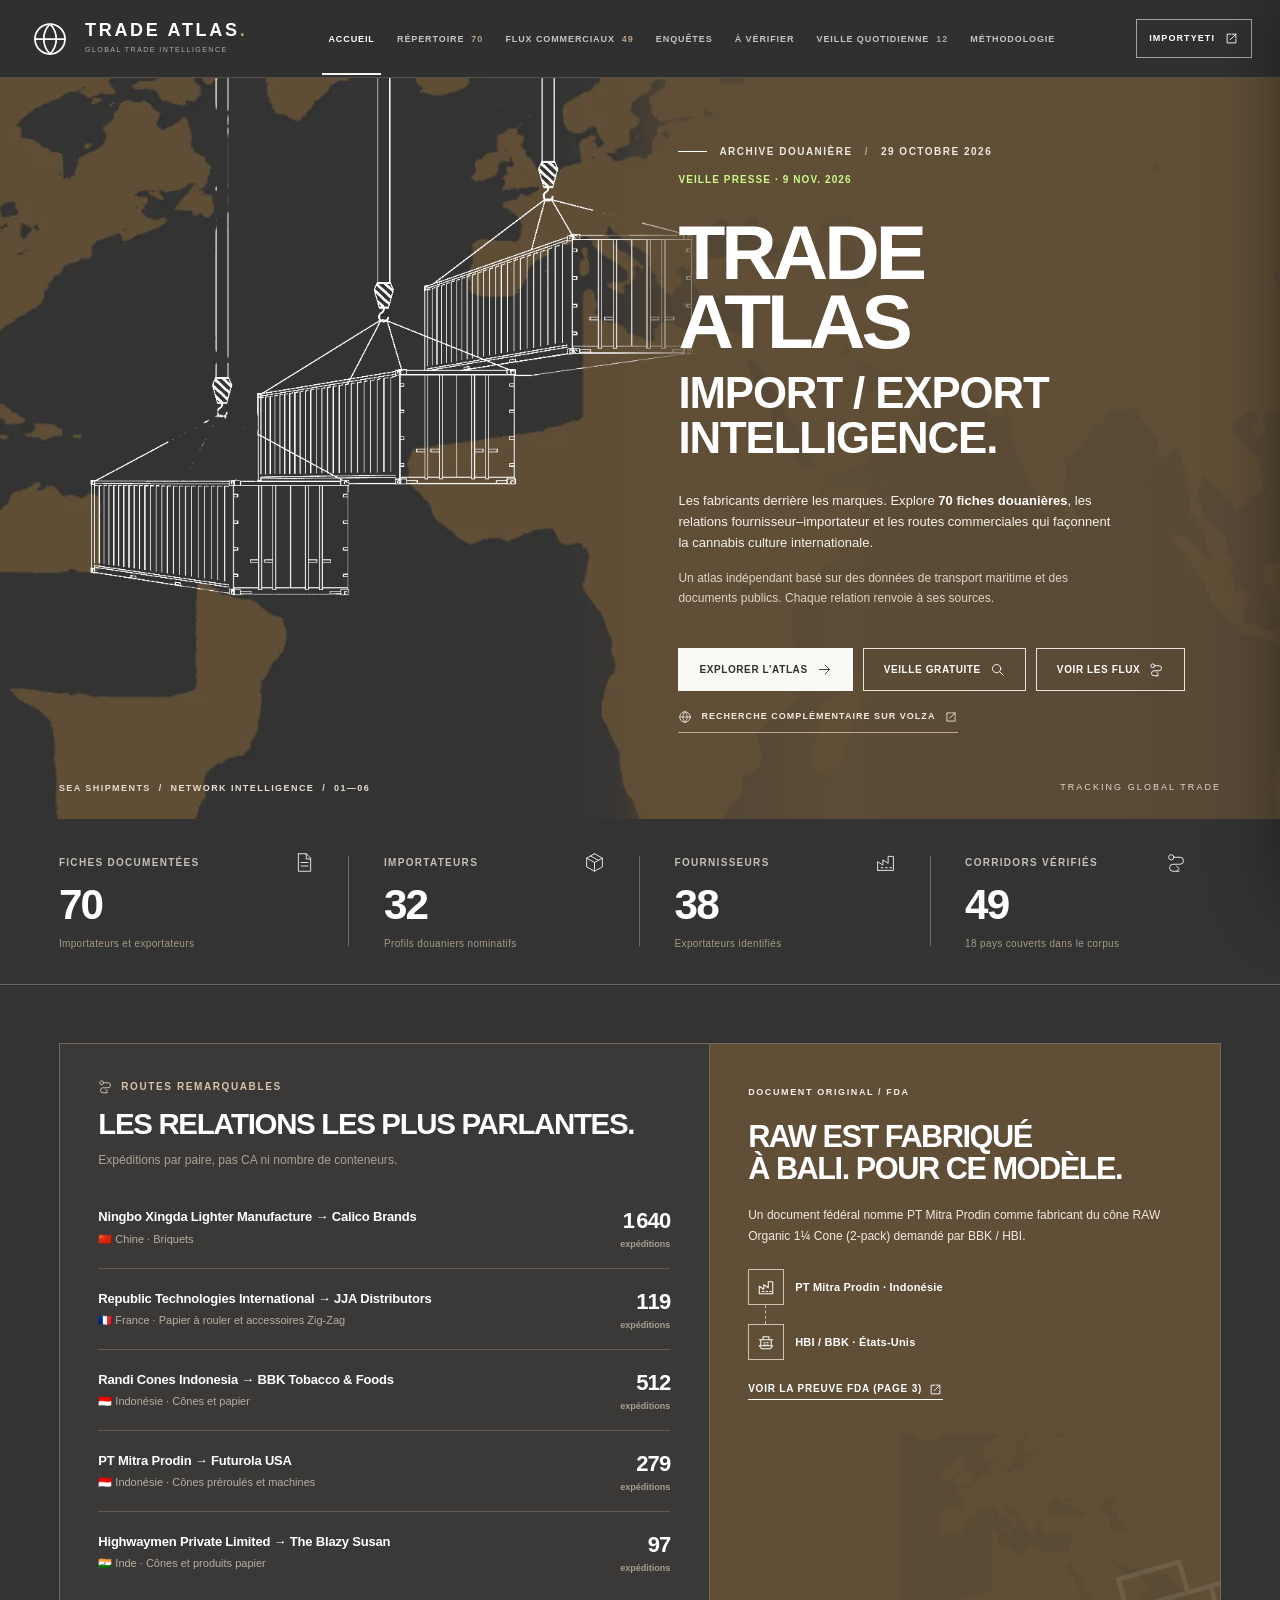
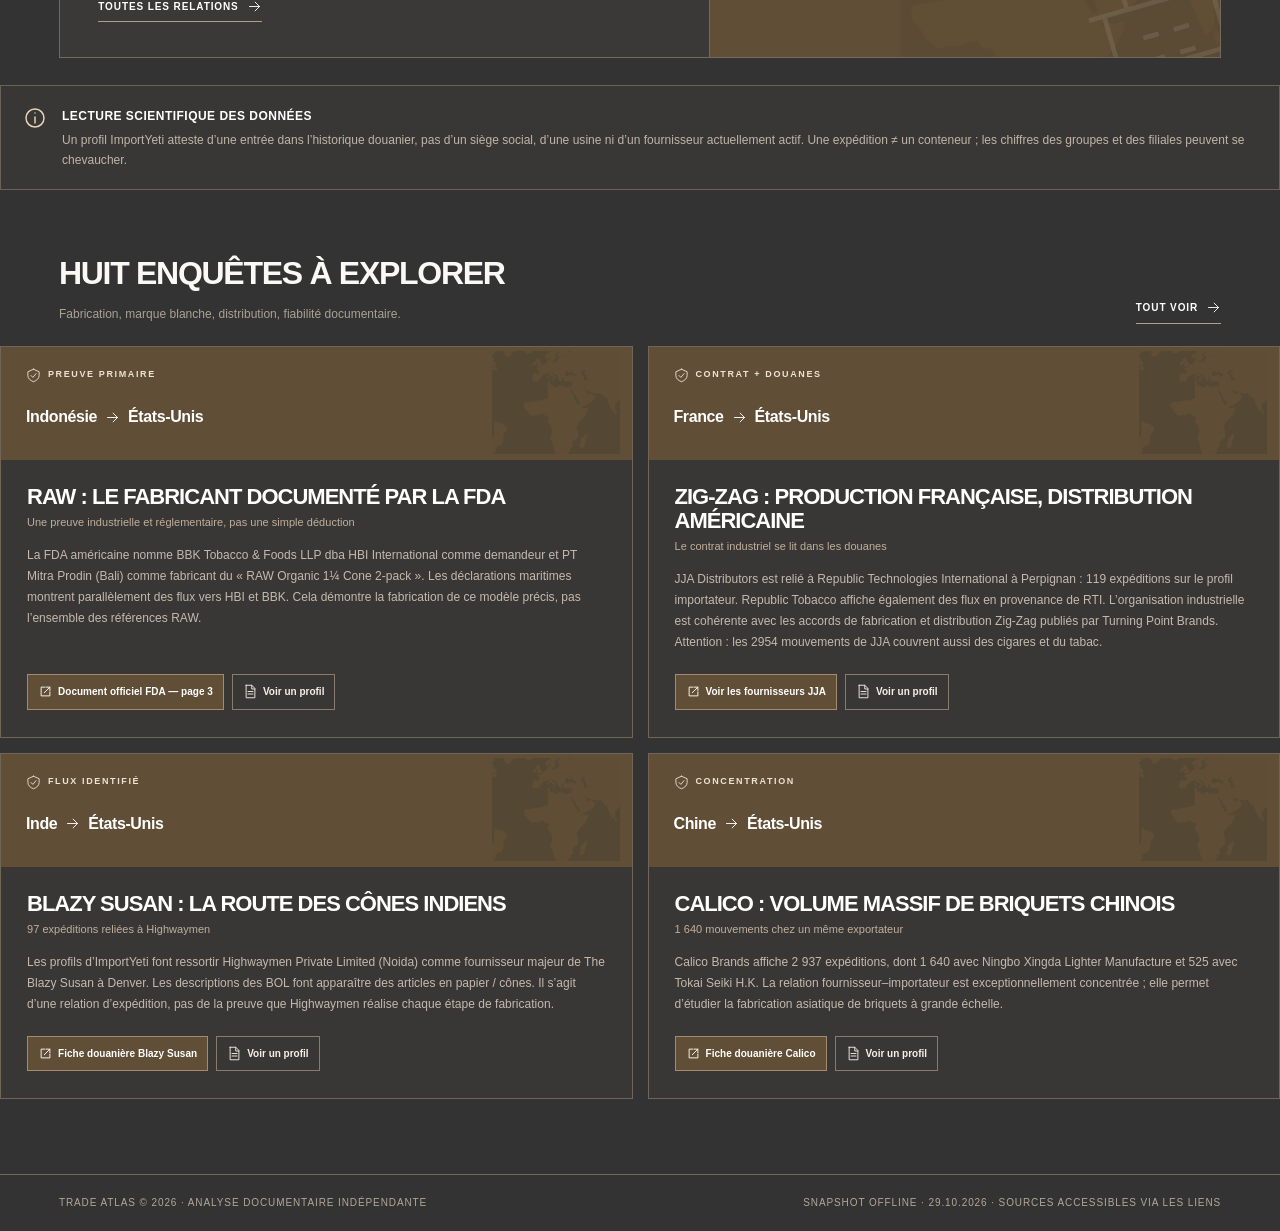
==== commit c8c943a3: "Afficher séparément la date des archives douanières et celle de la veille actualisée" ====
--- a/index.html
+++ b/index.html
@@ -511,14 +511,14 @@
   </div>
  </aside>
  <div class="workspace">
-  <header class="topbar"><div class="crumb"><span>INTELLIGENCE</span><span class="slash">/</span><strong id="breadcrumb">Vue d'ensemble</strong></div><div class="topbar-side"><span class="timestamp">Archive · 29 OCT 2026</span><a class="top-external" href="https://www.importyeti.com/" target="_blank" rel="noopener noreferrer">ImportYeti <svg class="icon sm"><use href="#i-external"/></svg></a></div></header>
+  <header class="topbar"><div class="crumb"><span>INTELLIGENCE</span><span class="slash">/</span><strong id="breadcrumb">Vue d'ensemble</strong></div><div class="topbar-side"><span class="timestamp">Douanes · 29 oct. 2026</span><span class="timestamp" id="topbar-watch-date">Veille presse · chargement…</span><a class="top-external" href="https://www.importyeti.com/" target="_blank" rel="noopener noreferrer">ImportYeti <svg class="icon sm"><use href="#i-external"/></svg></a></div></header>
   <main id="main" class="content">
    <section class="page active" data-page="apercu" aria-labelledby="home-title">
     <div class="hero" aria-label="TRADE ATLAS — intelligence des importations et exportations">
   <div class="hero-map" aria-hidden="true"></div>
   <div class="hero-art" aria-hidden="true"><img class="cargo-lineart" alt="" draggable="false" src="[data-uri]"></div>
   <div class="hero-left">
-    <div class="hero-meta"><span class="tiny-dash"></span> ENQUÊTE DOCUMENTAIRE <span class="hero-meta-sep">/</span> 29 OCTOBRE 2026</div>
+    <div class="hero-meta"><span class="tiny-dash"></span> ARCHIVE DOUANIÈRE <span class="hero-meta-sep">/</span> 29 OCTOBRE 2026</div><div class="hero-meta" id="home-watch-date" role="status" aria-live="polite" title="La veille presse est différente de l’archive douanière." style="margin-top:13px;color:#c9fa88;letter-spacing:.11em;flex-wrap:wrap">VEILLE PRESSE · CHARGEMENT…</div>
     <h1 id="home-title">TRADE<br>ATLAS<span class="hero-h1-sub">IMPORT / EXPORT<br>INTELLIGENCE.</span></h1>
     <p>Les fabricants derrière les marques. Explore <strong>70 fiches douanières</strong>, les relations fournisseur–importateur et les routes commerciales qui façonnent la cannabis culture internationale.</p>
     <p class="hero-note">Un atlas indépendant basé sur des données de transport maritime et des documents publics. Chaque relation renvoie à ses sources.</p>
@@ -785,6 +785,15 @@
 function formatDate(src){const d=new Date(src);return Number.isNaN(d.getTime())?'Date non précisée':new Intl.DateTimeFormat('fr-FR',{day:'numeric',month:'short',year:'numeric'}).format(d);}
 function render(){
   const status=state.status;const checked=state.checked_at;
+  const lastOk=state.last_success;
+  const recent = lastOk && !Number.isNaN(new Date(lastOk).getTime())
+    ? new Intl.DateTimeFormat('fr-FR',{day:'numeric',month:'short',year:'numeric',timeZone:'Europe/Paris'}).format(new Date(lastOk))
+    : null;
+  const newsLabel=recent ? 'VEILLE PRESSE · '+recent+(status==='error'?' (DERNIER SUCCÈS)':'') : 'VEILLE PRESSE · PAS ENCORE DE COLLECTE RÉUSSIE';
+  text('#home-watch-date',newsLabel);
+  text('#topbar-watch-date',newsLabel);
+  const homeStamp=$q('#home-watch-date');
+  if(homeStamp)homeStamp.title=recent ? 'Dernier contrôle de presse réussi : '+fdate(lastOk)+'. Archive des données douanières distincte : 29 octobre 2026.' : 'La veille presse attend un premier contrôle réussi. Les données douanières sont archivées au 29 octobre 2026.';
   const light=$q('#watch-light');light.className='watch-light '+(status==='ok'?'ok':status==='partial'?'warn':status==='error'?'bad':'');
   const labels={ok:'Dernier contrôle effectué',partial:'Contrôle partiel — une source indisponible',error:'Échec du dernier contrôle',pending:'Automatisation non encore activée'};
   text('#watch-status-title',labels[status]||labels.pending);
